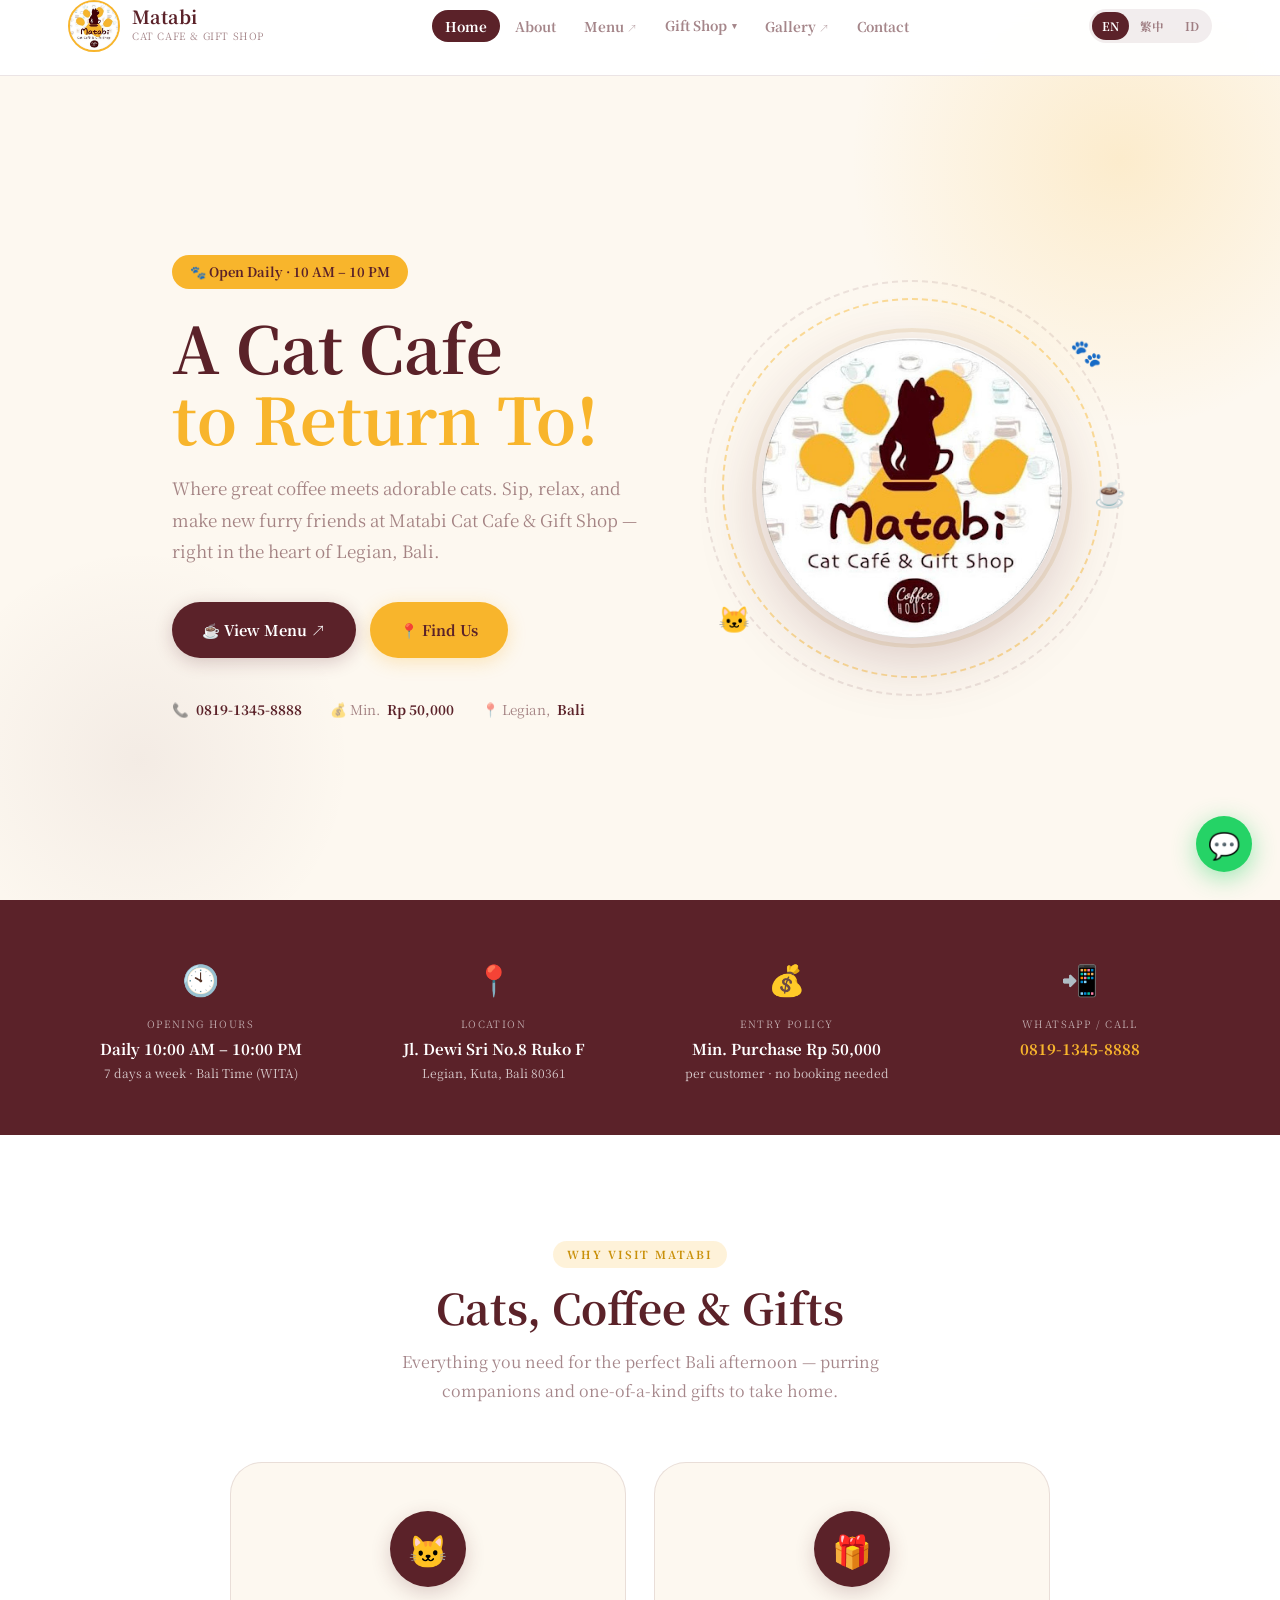
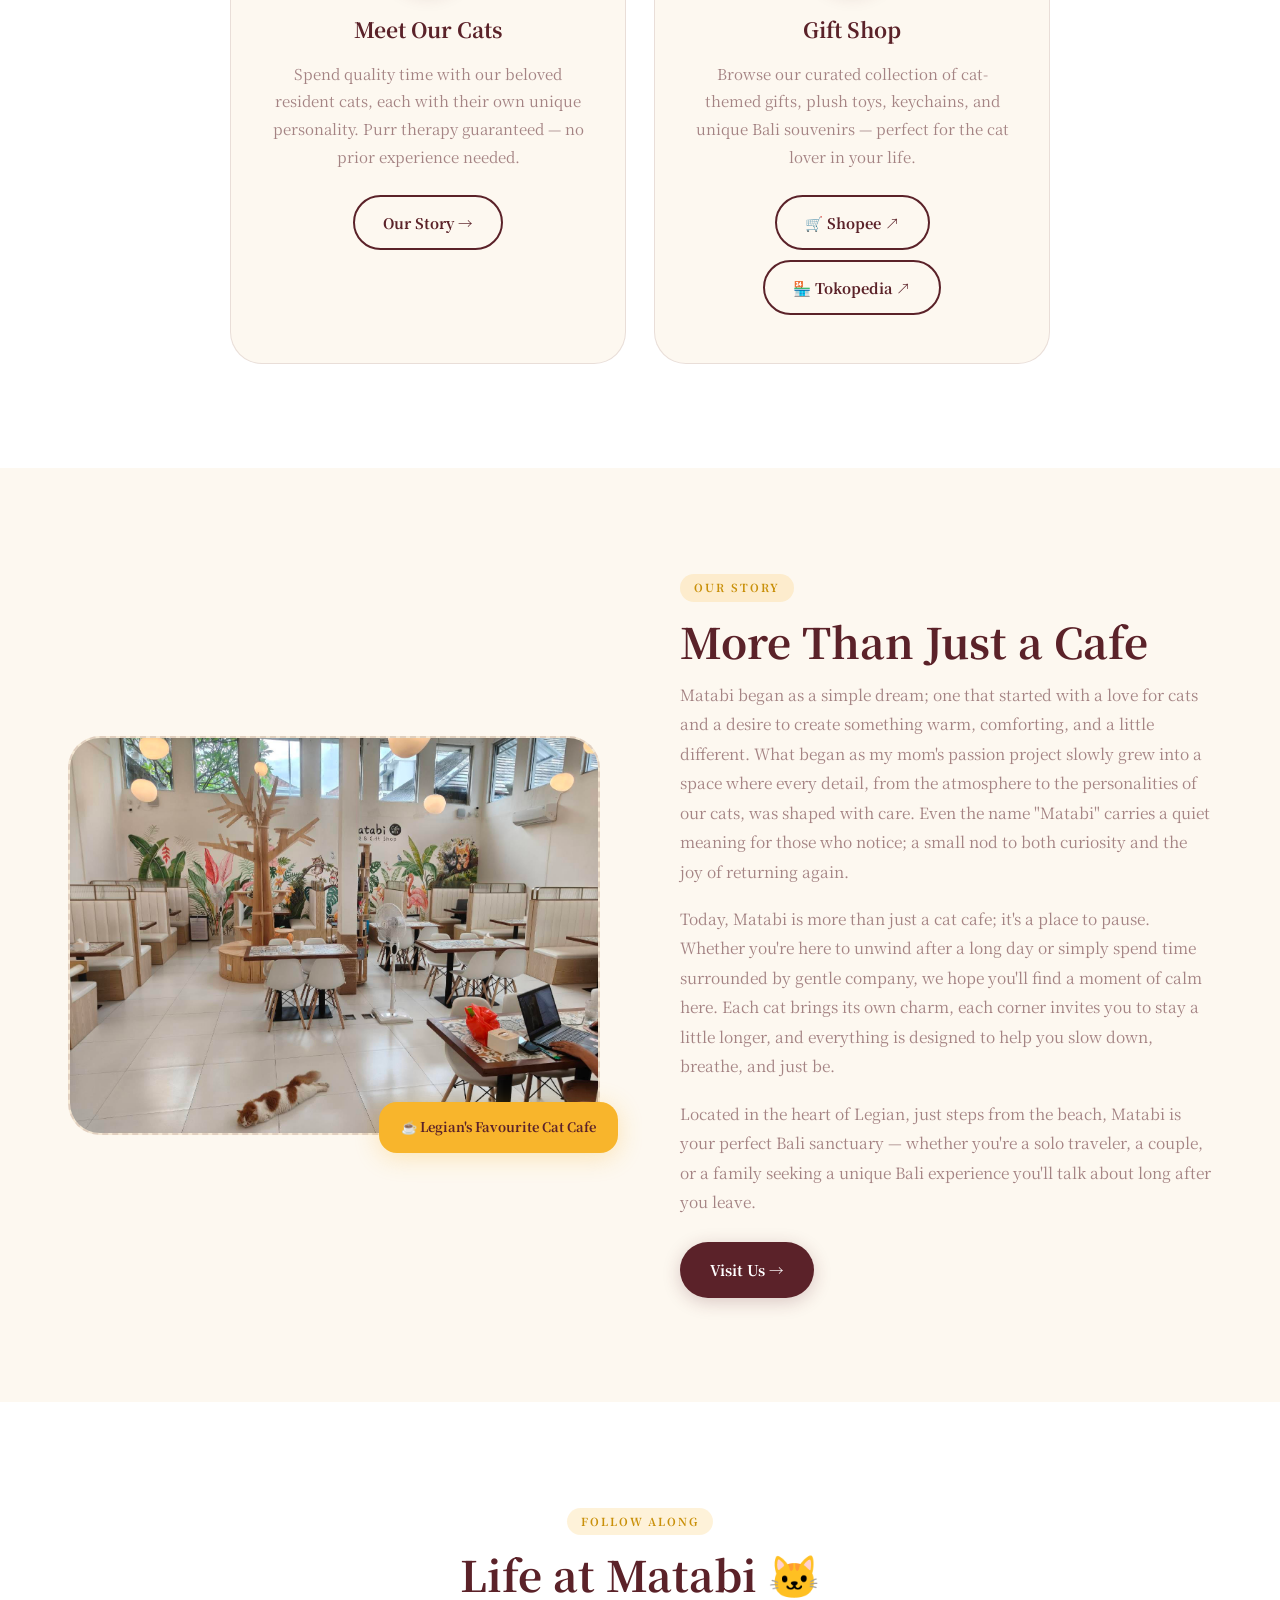
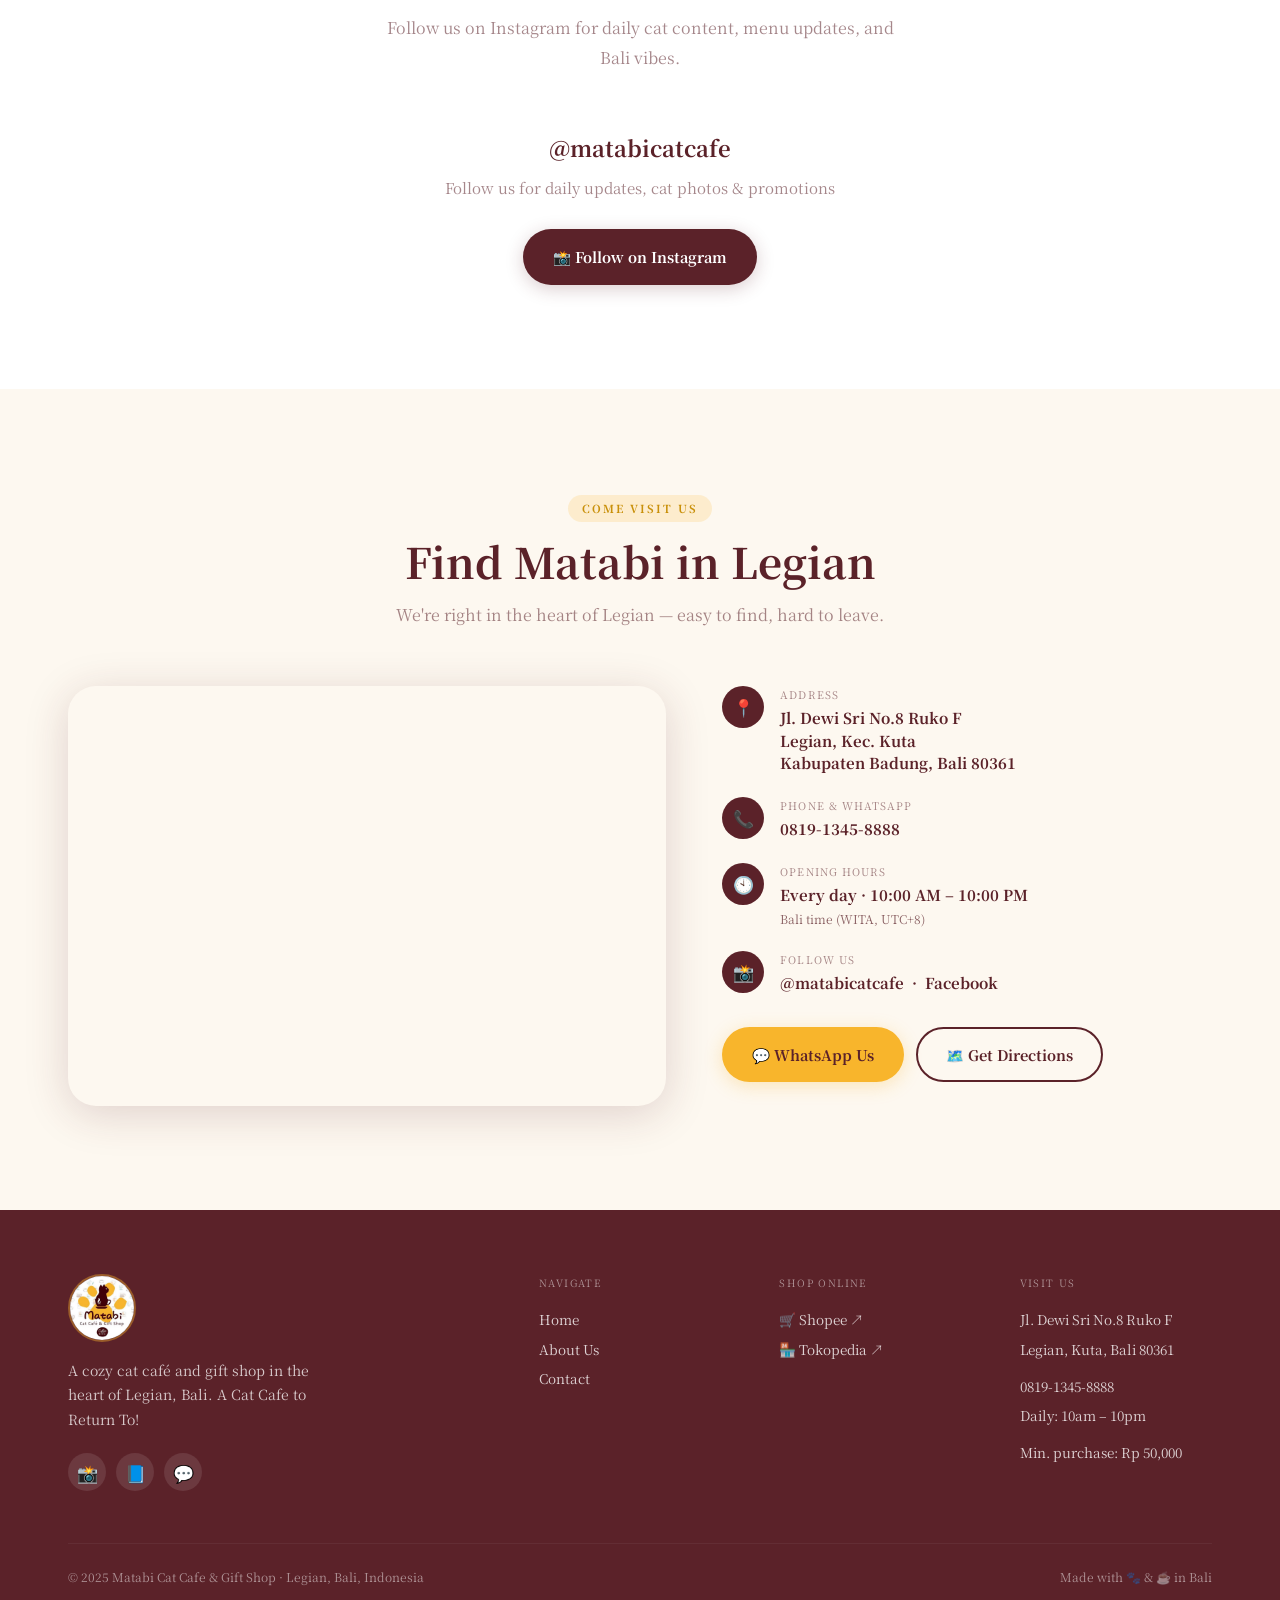
==== index.html @ 7bf85df6 "Add files via upload" ====
<!DOCTYPE html>
<html lang="en">
<head>
  <meta charset="UTF-8">
  <meta name="viewport" content="width=device-width, initial-scale=1.0">
  <title>Matabi Cat Cafe & Gift Shop | Legian, Bali — A Cat Cafe to Return To!</title>
  <meta name="description" content="Visit Matabi Cat Cafe & Gift Shop in Legian, Bali. Enjoy hand-crafted coffee surrounded by adorable resident cats and browse our unique gift shop. Open daily 10am–10pm. Minimum purchase Rp 50,000.">
  <meta name="keywords" content="cat cafe bali, cat cafe legian, matabi cat cafe, bali cat cafe, kuta cat cafe, coffee bali, gift shop bali, cat gift shop, legian cafe, things to do kuta bali">
  <meta name="author" content="Matabi Cat Cafe & Gift Shop">
  <meta name="robots" content="index, follow, max-image-preview:large">
  <meta name="theme-color" content="#5b2229">
  <meta name="geo.region" content="ID-BA">
  <meta name="geo.placename" content="Legian, Bali, Indonesia">
  <meta name="geo.position" content="-8.7148;115.1695">
  <meta name="ICBM" content="-8.7148, 115.1695">
  <link rel="canonical" href="https://matabicafe.com/">
  <link rel="alternate" hreflang="en"    href="https://matabicafe.com/">
  <link rel="alternate" hreflang="zh-TW" href="https://matabicafe.com/zh/">
  <link rel="alternate" hreflang="id"    href="https://matabicafe.com/id/">
  <link rel="alternate" hreflang="x-default" href="https://matabicafe.com/">
  <meta property="og:type"        content="website">
  <meta property="og:url"         content="https://matabicafe.com/">
  <meta property="og:title"       content="Matabi Cat Cafe & Gift Shop | Legian, Bali">
  <meta property="og:description" content="Enjoy great coffee surrounded by adorable cats in the heart of Legian, Bali. A Cat Cafe to Return To! Open daily 10am–10pm.">
  <meta property="og:image"       content="https://matabicafe.com/assets/images/og-image.jpg">
  <meta property="og:image:width" content="1200">
  <meta property="og:image:height" content="630">
  <meta property="og:site_name"   content="Matabi Cat Cafe & Gift Shop">
  <meta name="twitter:card"        content="summary_large_image">
  <meta name="twitter:title"       content="Matabi Cat Cafe & Gift Shop | Legian, Bali">
  <meta name="twitter:description" content="Enjoy great coffee surrounded by adorable cats. A Cat Cafe to Return To! Open daily 10am–10pm.">
  <meta name="twitter:image"       content="https://matabicafe.com/assets/images/og-image.jpg">
  <script type="application/ld+json">
  {"@context":"https://schema.org","@type":"CafeOrCoffeeShop","name":"Matabi Cat Cafe & Gift Shop","alternateName":["Matabi Cat Cafe","Matabi Cafe Bali"],"description":"A cozy cat café and gift shop in Legian, Bali.","image":"https://matabicafe.com/assets/images/logo.jpg","url":"https://matabicafe.com","telephone":"+62-819-1345-8888","priceRange":"Rp 50,000+","address":{"@type":"PostalAddress","streetAddress":"Jl. Dewi Sri No.8 Ruko F","addressLocality":"Legian","addressRegion":"Kuta, Kabupaten Badung","addressCountry":"ID","postalCode":"80361"},"geo":{"@type":"GeoCoordinates","latitude":-8.7148,"longitude":115.1695},"openingHoursSpecification":[{"@type":"OpeningHoursSpecification","dayOfWeek":["Monday","Tuesday","Wednesday","Thursday","Friday","Saturday","Sunday"],"opens":"10:00","closes":"22:00"}],"sameAs":["https://www.instagram.com/matabicatcafe","https://www.facebook.com/share/1Dvrdeeawm/"]}
  </script>
  <link rel="preconnect" href="https://fonts.googleapis.com">
  <link rel="preconnect" href="https://fonts.gstatic.com" crossorigin>
  <link href="https://fonts.googleapis.com/css2?family=Noto+Serif+TC:wght@400;700&display=swap" rel="stylesheet">
  <link rel="icon" type="image/jpeg" href="assets/images/logo.jpg">
  <link rel="apple-touch-icon"       href="assets/images/logo.jpg">
  <style>
    @font-face{font-family:'DFPPaoW4-B5';src:url('assets/fonts/DFPPaoW4-B5.woff2') format('woff2'),url('assets/fonts/DFPPaoW4-B5.woff') format('woff'),url('assets/fonts/DFPPaoW4-B5.ttf') format('truetype');font-weight:bold;font-style:normal;font-display:swap}
    :root{--primary:#5b2229;--primary-dark:#3d1519;--primary-light:rgba(91,34,41,0.08);--accent:#f8b52c;--accent-dark:#c9900a;--accent-light:rgba(248,181,44,0.18);--white:#ffffff;--cream:#fdf8f0;--cream-dark:#f4e8d4;--text:#5b2229;--muted:rgba(91,34,41,0.55);--border:rgba(91,34,41,0.12);--font:'DFPPaoW4-B5','Noto Serif TC','Georgia',serif;--nav-h:76px;--r:9999px;--t:0.3s ease}
    *,*::before,*::after{box-sizing:border-box;margin:0;padding:0}
    html{scroll-behavior:smooth}
    body{font-family:var(--font);color:var(--text);background:var(--white);line-height:1.75;overflow-x:hidden;-webkit-font-smoothing:antialiased}
    img{max-width:100%;height:auto;display:block}
    a{color:inherit;text-decoration:none}
    ul{list-style:none}
    button{cursor:pointer;font-family:var(--font);border:none;background:none}
    .container{max-width:1200px;margin:0 auto;padding:0 28px}

    /* ── NAV ── */
    .nav{position:fixed;top:0;left:0;right:0;z-index:1000;height:var(--nav-h);background:rgba(255,255,255,0.97);backdrop-filter:blur(14px);-webkit-backdrop-filter:blur(14px);border-bottom:1px solid var(--border);transition:box-shadow var(--t)}
    .nav.scrolled{box-shadow:0 4px 24px rgba(91,34,41,0.12)}
    .nav-inner{height:100%;display:flex;align-items:center;justify-content:space-between;gap:16px}
    .nav-logo{display:flex;align-items:center;gap:12px;flex-shrink:0}
    .nav-logo img{width:52px;height:52px;border-radius:50%;object-fit:cover;border:2px solid var(--accent)}
    .nav-logo-name{font-size:18px;font-weight:bold;color:var(--primary);line-height:1.1}
    .nav-logo-sub{font-size:10px;color:var(--muted);letter-spacing:.06em;text-transform:uppercase}
    .nav-links{display:flex;align-items:center;gap:2px}
    .nav-links a{padding:6px 13px;border-radius:var(--r);font-size:13.5px;font-weight:bold;color:var(--muted);transition:all var(--t);white-space:nowrap}
    .nav-links a:hover,.nav-links a.active{background:var(--primary);color:var(--white)}
    .nav-links a.ext::after{content:' ↗';font-size:10px;opacity:.75}

    /* Gift Shop Dropdown */
    .nav-dd{position:relative}
    .nav-dd-toggle{padding:6px 13px;border-radius:var(--r);font-size:13.5px;font-weight:bold;color:var(--muted);transition:all var(--t);cursor:pointer;display:flex;align-items:center;gap:5px;white-space:nowrap;user-select:none}
    .nav-dd-toggle:hover,.nav-dd.open .nav-dd-toggle{background:var(--primary);color:var(--white)}
    .nav-dd-toggle .arr{font-size:9px;transition:transform var(--t)}
    .nav-dd.open .arr{transform:rotate(180deg)}
    .nav-dd-menu{display:none;position:absolute;top:calc(100% + 10px);left:50%;transform:translateX(-50%);background:var(--white);border:1px solid var(--border);border-radius:20px;box-shadow:0 8px 40px rgba(91,34,41,0.16);min-width:210px;overflow:hidden;z-index:200;animation:dropIn .2s ease both}
    .nav-dd.open .nav-dd-menu{display:block}
    @keyframes dropIn{from{opacity:0;transform:translateX(-50%) translateY(-8px)}to{opacity:1;transform:translateX(-50%) translateY(0)}}
    .nav-dd-item{display:flex;align-items:center;gap:12px;padding:13px 18px;font-size:14px;font-weight:bold;color:var(--text);transition:background var(--t)}
    .nav-dd-item:hover{background:var(--cream)}
    .nav-dd-item+.nav-dd-item{border-top:1px solid var(--border)}
    .dd-icon{width:32px;height:32px;border-radius:9px;display:flex;align-items:center;justify-content:center;font-size:16px;flex-shrink:0}
    .dd-shopee{background:#f05d27}
    .dd-tokped{background:#42b549}
    .dd-sub{font-size:11px;font-weight:normal;color:var(--muted);margin-top:1px}

    .nav-right{display:flex;align-items:center;gap:12px;flex-shrink:0}
    .lang-sw{display:flex;background:var(--primary-light);border-radius:var(--r);padding:3px;gap:1px}
    .lang-sw a{padding:4px 10px;border-radius:var(--r);font-size:11.5px;font-weight:bold;color:var(--muted);transition:all var(--t)}
    .lang-sw a:hover,.lang-sw a.active{background:var(--primary);color:var(--white)}
    .hamburger{display:none;flex-direction:column;gap:5px;padding:4px}
    .hamburger span{display:block;width:22px;height:2px;background:var(--primary);border-radius:2px;transition:all var(--t)}
    .hamburger.open span:nth-child(1){transform:translateY(7px) rotate(45deg)}
    .hamburger.open span:nth-child(2){opacity:0}
    .hamburger.open span:nth-child(3){transform:translateY(-7px) rotate(-45deg)}
    @media(max-width:900px){
      .nav-links{display:none}
      .hamburger{display:flex}
      .nav-links.open{display:flex;flex-direction:column;position:fixed;top:var(--nav-h);left:0;right:0;background:var(--white);padding:16px 24px 24px;border-bottom:1px solid var(--border);box-shadow:0 8px 32px rgba(91,34,41,0.1);gap:4px;z-index:999}
      .nav-links.open a,.nav-links.open .nav-dd-toggle{padding:11px 16px;border-radius:16px;font-size:15px;width:100%}
      .nav-dd-menu{position:static;transform:none;box-shadow:none;border:1px solid var(--border);border-radius:14px;margin:4px 0 0;animation:none}
    }

    /* ── BUTTONS ── */
    .btn{display:inline-flex;align-items:center;justify-content:center;gap:8px;padding:13px 28px;border-radius:var(--r);font-family:var(--font);font-size:14.5px;font-weight:bold;cursor:pointer;transition:all var(--t);white-space:nowrap;border:2px solid transparent}
    .btn-primary{background:var(--primary);color:var(--white);box-shadow:0 4px 18px rgba(91,34,41,0.22)}
    .btn-primary:hover{background:var(--primary-dark);transform:translateY(-2px);box-shadow:0 7px 28px rgba(91,34,41,0.32)}
    .btn-accent{background:var(--accent);color:var(--primary);box-shadow:0 4px 18px rgba(248,181,44,0.28)}
    .btn-accent:hover{background:var(--accent-dark);color:var(--white);transform:translateY(-2px)}
    .btn-outline{background:transparent;color:var(--primary);border-color:var(--primary)}
    .btn-outline:hover{background:var(--primary);color:var(--white);transform:translateY(-2px)}

    /* ── SECTION COMMON ── */
    .sec-label{display:inline-block;font-size:11px;font-weight:bold;letter-spacing:.18em;text-transform:uppercase;color:var(--accent-dark);background:var(--accent-light);padding:4px 14px;border-radius:var(--r);margin-bottom:14px}
    .sec-title{font-size:clamp(26px,3.8vw,42px);font-weight:bold;color:var(--primary);line-height:1.2;margin-bottom:14px}
    .sec-desc{font-size:16px;color:var(--muted);line-height:1.85}
    .sec-hdr{text-align:center;margin-bottom:56px}
    .sec-hdr .sec-desc{max-width:540px;margin:0 auto}

    /* ── HERO ── */
    #hero{min-height:100vh;padding-top:var(--nav-h);background:var(--cream);position:relative;display:flex;align-items:center;overflow:hidden}
    #hero::before{content:'';position:absolute;top:-120px;right:-120px;width:560px;height:560px;background:radial-gradient(circle,rgba(248,181,44,0.18) 0%,transparent 68%);border-radius:50%;pointer-events:none}
    #hero::after{content:'';position:absolute;bottom:-80px;left:-80px;width:440px;height:440px;background:radial-gradient(circle,rgba(91,34,41,0.06) 0%,transparent 68%);border-radius:50%;pointer-events:none}
    .hero-inner{display:grid;grid-template-columns:1.1fr 0.9fr;gap:64px;align-items:center;padding:80px 0;position:relative;z-index:1}
    .hero-badge{display:inline-flex;align-items:center;gap:6px;background:var(--accent);color:var(--primary);padding:6px 18px;border-radius:var(--r);font-size:13px;font-weight:bold;margin-bottom:22px;animation:fadeInDown .6s ease both}
    .hero-title{font-size:clamp(38px,5.5vw,64px);font-weight:bold;color:var(--primary);line-height:1.1;margin-bottom:20px;animation:fadeInUp .7s ease .1s both}
    .hero-title .ac{color:var(--accent)}
    .hero-sub{font-size:17px;color:var(--muted);line-height:1.85;margin-bottom:36px;max-width:480px;animation:fadeInUp .7s ease .2s both}
    .hero-actions{display:flex;gap:14px;flex-wrap:wrap;margin-bottom:40px;animation:fadeInUp .7s ease .3s both}
    .hero-qi{display:flex;gap:28px;flex-wrap:wrap;animation:fadeInUp .7s ease .4s both}
    .hero-qi-item{display:flex;align-items:center;gap:7px;font-size:13.5px;color:var(--muted)}
    .hero-qi-item strong{color:var(--primary)}
    .hero-qi-item a{color:var(--primary);font-weight:bold}
    .hero-qi-item a:hover{color:var(--accent-dark)}
    .hero-vis{display:flex;justify-content:center;align-items:center;animation:fadeIn .9s ease .15s both}
    .hero-wrap{position:relative;width:380px;height:380px;display:flex;align-items:center;justify-content:center}
    .hero-ring{position:absolute;inset:0;border-radius:50%;border:2px dashed rgba(248,181,44,0.45);animation:spinR 28s linear infinite}
    .hero-ring2{position:absolute;inset:-18px;border-radius:50%;border:2px dashed rgba(91,34,41,0.1);animation:spinR 40s linear infinite reverse}
    .hero-img{width:300px;height:300px;border-radius:50%;object-fit:cover;box-shadow:0 20px 64px rgba(91,34,41,0.22),0 0 0 6px var(--cream),0 0 0 10px var(--cream-dark);animation:floatL 5s ease-in-out infinite;position:relative;z-index:2}
    .fp{position:absolute;font-size:26px;animation:floatP 3.5s ease-in-out infinite;z-index:3}
    .fp1{top:8%;right:0;animation-delay:0s}
    .fp2{bottom:10%;left:-4px;animation-delay:1.2s}
    .fp3{top:45%;right:-24px;animation-delay:2.3s}

    /* ── INFO BAR ── */
    .info-bar{background:var(--primary);padding:52px 0}
    .info-grid{display:grid;grid-template-columns:repeat(4,1fr);gap:28px}
    .info-item{text-align:center;color:var(--white)}
    .info-icon{font-size:30px;margin-bottom:10px}
    .info-lbl{font-size:10px;letter-spacing:.14em;text-transform:uppercase;opacity:.6;margin-bottom:6px}
    .info-val{font-size:15px;font-weight:bold;line-height:1.5}
    .info-val a{color:var(--accent)}
    .info-val small{font-weight:normal;font-size:12px;opacity:.75}

    /* ── FEATURES ── */
    #features{padding:104px 0;background:var(--white)}
    .feat-grid{display:grid;grid-template-columns:repeat(2,1fr);gap:28px;max-width:820px;margin:0 auto}
    .feat-card{background:var(--cream);border-radius:32px;padding:48px 36px;text-align:center;border:1px solid var(--border);transition:all var(--t)}
    .feat-card:hover{transform:translateY(-8px);box-shadow:0 8px 44px rgba(91,34,41,0.18);border-color:var(--accent)}
    .feat-icon{width:76px;height:76px;background:var(--primary);border-radius:50%;display:flex;align-items:center;justify-content:center;font-size:32px;margin:0 auto 24px;box-shadow:0 6px 20px rgba(91,34,41,0.2)}
    .feat-title{font-size:21px;font-weight:bold;color:var(--primary);margin-bottom:12px}
    .feat-desc{font-size:15px;color:var(--muted);line-height:1.85;margin-bottom:24px}
    .feat-btns{display:flex;gap:10px;justify-content:center;flex-wrap:wrap}

    /* ── ABOUT ── */
    #about{padding:104px 0;background:var(--cream)}
    .about-inner{display:grid;grid-template-columns:1fr 1fr;gap:80px;align-items:center}
    .about-img-block{position:relative}
    .about-ph{width:100%;aspect-ratio:4/3;background:var(--cream-dark);border-radius:32px;display:flex;align-items:center;justify-content:center;font-size:72px;border:2px dashed var(--border);overflow:hidden}
    .about-ph img{width:100%;height:100%;object-fit:cover;object-position:center;display:block}
    .about-badge{position:absolute;bottom:-18px;right:-18px;background:var(--accent);color:var(--primary);padding:14px 22px;border-radius:18px;font-weight:bold;font-size:13px;box-shadow:0 4px 24px rgba(248,181,44,0.3)}
    .about-text p{color:var(--muted);line-height:1.9;margin-bottom:18px;font-size:15.5px}



    /* ── INSTAGRAM ── */
    #instagram{padding:104px 0;background:var(--white)}
    .ig-handle{font-size:22px;font-weight:bold;color:var(--primary);margin-bottom:8px}
    .ig-note{color:var(--muted);font-size:15px;margin-bottom:28px}

    /* ── CONTACT ── */
    #contact{padding:104px 0;background:var(--cream)}
    .map-inner{display:grid;grid-template-columns:1.1fr 0.9fr;gap:56px;align-items:start}
    .map-embed{border-radius:28px;overflow:hidden;box-shadow:0 8px 44px rgba(91,34,41,0.18);height:420px}
    .map-embed iframe{width:100%;height:100%;border:none;display:block}
    .contact-list{display:flex;flex-direction:column;gap:22px;margin-bottom:32px}
    .contact-row{display:flex;align-items:flex-start;gap:16px}
    .contact-icon{width:42px;height:42px;background:var(--primary);color:var(--white);border-radius:50%;display:flex;align-items:center;justify-content:center;font-size:17px;flex-shrink:0}
    .contact-lbl{font-size:10.5px;letter-spacing:.1em;text-transform:uppercase;color:var(--muted);margin-bottom:3px}
    .contact-val{font-size:15px;font-weight:bold;color:var(--primary);line-height:1.5}
    .contact-val a{color:var(--primary)}
    .contact-val a:hover{color:var(--accent-dark)}
    .contact-val small{font-size:12px;font-weight:normal;opacity:.7}
    .contact-ctas{display:flex;gap:12px;flex-wrap:wrap}

    /* ── FOOTER ── */
    footer{background:var(--primary);color:var(--white);padding:64px 0 28px}
    .footer-grid{display:grid;grid-template-columns:2.2fr 1fr 1fr 1fr;gap:48px;margin-bottom:52px}
    .footer-logo{width:68px;height:68px;border-radius:50%;object-fit:cover;margin-bottom:16px;border:2px solid rgba(248,181,44,0.4)}
    .footer-tag{font-size:14px;opacity:.75;line-height:1.75;margin-bottom:22px;max-width:270px}
    .footer-socials{display:flex;gap:10px}
    .footer-social{width:38px;height:38px;background:rgba(255,255,255,0.1);border-radius:50%;display:flex;align-items:center;justify-content:center;font-size:17px;transition:all var(--t);color:var(--white)}
    .footer-social:hover{background:var(--accent);color:var(--primary)}
    .footer-col-title{font-size:10px;letter-spacing:.14em;text-transform:uppercase;opacity:.5;margin-bottom:18px}
    .footer-links{display:flex;flex-direction:column;gap:9px}
    .footer-links li{font-size:13.5px;opacity:.8;line-height:1.5}
    .footer-links a:hover{color:var(--accent);opacity:1}
    .footer-bottom{border-top:1px solid rgba(255,255,255,0.1);padding-top:22px;display:flex;justify-content:space-between;font-size:12px;opacity:.5;flex-wrap:wrap;gap:8px}

    /* ── SCROLL REVEAL ── */
    .reveal{opacity:0;transform:translateY(28px);transition:opacity .65s ease,transform .65s ease}
    .reveal.visible{opacity:1;transform:translateY(0)}

    /* ── ANIMATIONS ── */
    @keyframes fadeIn{from{opacity:0}to{opacity:1}}
    @keyframes fadeInUp{from{opacity:0;transform:translateY(22px)}to{opacity:1;transform:translateY(0)}}
    @keyframes fadeInDown{from{opacity:0;transform:translateY(-14px)}to{opacity:1;transform:translateY(0)}}
    @keyframes floatL{0%,100%{transform:translateY(0)}50%{transform:translateY(-14px)}}
    @keyframes floatP{0%,100%{transform:translateY(0) rotate(-8deg);opacity:.6}50%{transform:translateY(-10px) rotate(8deg);opacity:1}}
    @keyframes spinR{from{transform:rotate(0deg)}to{transform:rotate(360deg)}}

    /* ── RESPONSIVE ── */
    @media(max-width:1024px){
      .hero-inner{grid-template-columns:1fr;text-align:center;gap:40px}
      .hero-vis{display:none}
      .hero-sub{max-width:100%;margin-left:auto;margin-right:auto}
      .hero-actions{justify-content:center}
      .hero-qi{justify-content:center}
      .info-grid{grid-template-columns:repeat(2,1fr);gap:36px}
      .about-inner{grid-template-columns:1fr;gap:56px}
      .map-inner{grid-template-columns:1fr}
      .footer-grid{grid-template-columns:1fr 1fr;gap:36px}
    }
    @media(max-width:640px){
      :root{--nav-h:68px}
      .feat-grid{grid-template-columns:1fr}
      .info-grid{grid-template-columns:1fr 1fr;gap:24px}
      .footer-grid{grid-template-columns:1fr;gap:32px}
      .footer-bottom{flex-direction:column;text-align:center}
      .btn{padding:11px 22px;font-size:13.5px}
      .about-badge{bottom:-12px;right:-4px}
    }
    @media(max-width:400px){
      .container{padding:0 18px}
      .info-grid{grid-template-columns:1fr}
    }
    .tc{text-align:center}
  </style>
</head>
<body>

<!-- NAV -->
<nav class="nav" id="nav" role="navigation" aria-label="Main navigation">
  <div class="container">
    <div class="nav-inner">
      <a href="#hero" class="nav-logo" aria-label="Matabi Cat Cafe — Home">
        <img src="assets/images/logo.jpg" alt="Matabi Cat Cafe & Gift Shop logo" width="52" height="52">
        <div><div class="nav-logo-name">Matabi</div><div class="nav-logo-sub">Cat Cafe & Gift Shop</div></div>
      </a>
      <ul class="nav-links" id="navLinks" role="list">
        <li><a href="#hero">Home</a></li>
        <li><a href="#about">About</a></li>
        <li><a href="https://www.google.com/maps/place/Matabi+Cat+Caf%C3%A9+%26+Gift+Shop/@-8.7001982,115.1771972,3a,75y,90t/data=!3m8!1e2!3m6!1sCIABIhDRrCAlpcyPdTK6peWe99Sz!2e10!3e12!6shttps:%2F%2Flh3.googleusercontent.com%2Fgps-cs-s%2FAHVAweqO-Bc1hT0zy8dtUAT5TQILTfsVkmjoOI1avgPR5k6BzkWV3WgC97QZZrZ_OhyDLHHjPVxO6vtSO__S50ykoeMFjZ0n8q07Yx79CPIEKFofnfa9JV7LlhsW__67pwsoDsPN4K5oEtz16hSt%3Dw203-h360-k-no!7i1512!8i2688!4m18!1m8!3m7!1s0x2dd247131e3a423b:0x67a21a32310f7fc2!2sMatabi+Cat+Caf%C3%A9+%26+Gift+Shop!8m2!3d-8.7001982!4d115.1771972!10e9!16s%2Fg%2F11yjkw18t3!3m8!1s0x2dd247131e3a423b:0x67a21a32310f7fc2!8m2!3d-8.7001982!4d115.1771972!10e5!14m1!1BCgIYIQ!16s%2Fg%2F11yjkw18t3?entry=ttu&g_ep=EgoyMDI2MDQwNS4wIKXMDSoASAFQAw%3D%3D" target="_blank" rel="noopener" class="ext" aria-label="View Menu on Google Maps">Menu</a></li>
        <li class="nav-dd" id="shopDd">
          <div class="nav-dd-toggle" id="shopToggle" role="button" aria-haspopup="true" aria-expanded="false" tabindex="0">Gift Shop <span class="arr">▾</span></div>
          <div class="nav-dd-menu" role="menu">
            <a href="https://id.shp.ee/NLFk88wj" target="_blank" rel="noopener" class="nav-dd-item" role="menuitem">
              <div class="dd-icon dd-shopee" aria-hidden="true">🛒</div>
              <div><div>Shopee</div><div class="dd-sub">id.shp.ee/NLFk88wj</div></div>
            </a>
            <a href="https://tk.tokopedia.com/ZSHa4D8WK/" target="_blank" rel="noopener" class="nav-dd-item" role="menuitem">
              <div class="dd-icon dd-tokped" aria-hidden="true">🏪</div>
              <div><div>Tokopedia</div><div class="dd-sub">tk.tokopedia.com</div></div>
            </a>
          </div>
        </li>
        <li><a href="https://www.google.com/maps/place/Matabi+Cat+Caf%C3%A9+%26+Gift+Shop/@-8.7003098,115.1773776,3a,75y,90t/data=!3m8!1e2!3m6!1sCIABIhArtzZjac7_UrP7O1ZZ65I2!2e10!3e12!6shttps:%2F%2Flh3.googleusercontent.com%2Fgps-cs-s%2FAHVAweptKtlorPvXImiN9DeA8YGGEbl-N_D_yZQM9yzsGRMShWGw2arrUcLDlJfKdl8z2N_BYMm2Y0pTOLdh3__GCpj7AbYFmqNm3AJ6q5H3xSPyk9cX6G1fAmQbeE5CcZYnLZbbI2Y49Wull95r%3Dw224-h298-k-no!7i4284!8i5712!4m18!1m8!3m7!1s0x2dd247131e3a423b:0x67a21a32310f7fc2!2sMatabi+Cat+Caf%C3%A9+%26+Gift+Shop!8m2!3d-8.7001982!4d115.1771972!10e9!16s%2Fg%2F11yjkw18t3!3m8!1s0x2dd247131e3a423b:0x67a21a32310f7fc2!8m2!3d-8.7001982!4d115.1771972!10e5!14m1!1BCgIgAQ!16s%2Fg%2F11yjkw18t3?entry=ttu&g_ep=EgoyMDI2MDQwNS4wIKXMDSoASAFQAw%3D%3D" target="_blank" rel="noopener" class="ext" aria-label="View Gallery on Google Maps">Gallery</a></li>
        <li><a href="#contact">Contact</a></li>
      </ul>
      <div class="nav-right">
        <nav class="lang-sw" aria-label="Select language">
          <a href="/" hreflang="en" lang="en" class="active" aria-label="English">EN</a>
          <a href="/zh/" hreflang="zh-TW" lang="zh-TW" aria-label="繁體中文">繁中</a>
          <a href="/id/" hreflang="id" lang="id" aria-label="Bahasa Indonesia">ID</a>
        </nav>
        <button class="hamburger" id="hamburger" aria-label="Toggle navigation" aria-expanded="false">
          <span></span><span></span><span></span>
        </button>
      </div>
    </div>
  </div>
</nav>

<!-- HERO -->
<section id="hero" aria-labelledby="hero-h">
  <div class="container">
    <div class="hero-inner">
      <div>
        <div class="hero-badge" aria-label="Open daily 10am to 10pm">🐾 Open Daily · 10 AM – 10 PM</div>
        <h1 class="hero-title" id="hero-h">A Cat Cafe<br><span class="ac">to Return To!</span></h1>
        <p class="hero-sub">Where great coffee meets adorable cats. Sip, relax, and make new furry friends at Matabi Cat Cafe &amp; Gift Shop — right in the heart of Legian, Bali.</p>
        <div class="hero-actions">
          <a href="https://www.google.com/maps/place/Matabi+Cat+Caf%C3%A9+%26+Gift+Shop/@-8.7001982,115.1771972,3a,75y,90t/data=!3m8!1e2!3m6!1sCIABIhDRrCAlpcyPdTK6peWe99Sz!2e10!3e12!6shttps:%2F%2Flh3.googleusercontent.com%2Fgps-cs-s%2FAHVAweqO-Bc1hT0zy8dtUAT5TQILTfsVkmjoOI1avgPR5k6BzkWV3WgC97QZZrZ_OhyDLHHjPVxO6vtSO__S50ykoeMFjZ0n8q07Yx79CPIEKFofnfa9JV7LlhsW__67pwsoDsPN4K5oEtz16hSt%3Dw203-h360-k-no!7i1512!8i2688!4m18!1m8!3m7!1s0x2dd247131e3a423b:0x67a21a32310f7fc2!2sMatabi+Cat+Caf%C3%A9+%26+Gift+Shop!8m2!3d-8.7001982!4d115.1771972!10e9!16s%2Fg%2F11yjkw18t3!3m8!1s0x2dd247131e3a423b:0x67a21a32310f7fc2!8m2!3d-8.7001982!4d115.1771972!10e5!14m1!1BCgIYIQ!16s%2Fg%2F11yjkw18t3?entry=ttu&g_ep=EgoyMDI2MDQwNS4wIKXMDSoASAFQAw%3D%3D" target="_blank" rel="noopener" class="btn btn-primary">☕ View Menu ↗</a>
          <a href="#contact" class="btn btn-accent">📍 Find Us</a>
        </div>
        <div class="hero-qi">
          <div class="hero-qi-item">📞 <a href="tel:+6281913458888"><strong>0819-1345-8888</strong></a></div>
          <div class="hero-qi-item">💰 Min. <strong>Rp 50,000</strong></div>
          <div class="hero-qi-item">📍 Legian, <strong>Bali</strong></div>
        </div>
      </div>
      <div class="hero-vis" aria-hidden="true">
        <div class="hero-wrap">
          <div class="hero-ring"></div>
          <div class="hero-ring2"></div>
          <img src="assets/images/logo.jpg" alt="Matabi Cat Cafe logo" class="hero-img">
          <span class="fp fp1">🐾</span>
          <span class="fp fp2">🐱</span>
          <span class="fp fp3">☕</span>
        </div>
      </div>
    </div>
  </div>
</section>

<!-- INFO BAR -->
<div class="info-bar" aria-label="Key information">
  <div class="container">
    <div class="info-grid">
      <div class="info-item reveal"><div class="info-icon" aria-hidden="true">🕙</div><div class="info-lbl">Opening Hours</div><div class="info-val">Daily 10:00 AM – 10:00 PM<br><small>7 days a week · Bali Time (WITA)</small></div></div>
      <div class="info-item reveal"><div class="info-icon" aria-hidden="true">📍</div><div class="info-lbl">Location</div><div class="info-val">Jl. Dewi Sri No.8 Ruko F<br><small>Legian, Kuta, Bali 80361</small></div></div>
      <div class="info-item reveal"><div class="info-icon" aria-hidden="true">💰</div><div class="info-lbl">Entry Policy</div><div class="info-val">Min. Purchase Rp 50,000<br><small>per customer · no booking needed</small></div></div>
      <div class="info-item reveal"><div class="info-icon" aria-hidden="true">📲</div><div class="info-lbl">WhatsApp / Call</div><div class="info-val"><a href="https://wa.me/6281913458888" target="_blank" rel="noopener">0819-1345-8888</a></div></div>
    </div>
  </div>
</div>

<!-- FEATURES -->
<section id="features" aria-labelledby="feat-h">
  <div class="container">
    <div class="sec-hdr reveal">
      <span class="sec-label">Why Visit Matabi</span>
      <h2 class="sec-title" id="feat-h">Cats, Coffee &amp; Gifts</h2>
      <p class="sec-desc">Everything you need for the perfect Bali afternoon — purring companions and one-of-a-kind gifts to take home.</p>
    </div>
    <div class="feat-grid">
      <article class="feat-card reveal">
        <div class="feat-icon" aria-hidden="true">🐱</div>
        <h3 class="feat-title">Meet Our Cats</h3>
        <p class="feat-desc">Spend quality time with our beloved resident cats, each with their own unique personality. Purr therapy guaranteed — no prior experience needed.</p>
        <div class="feat-btns"><a href="#about" class="btn btn-outline">Our Story →</a></div>
      </article>
      <article class="feat-card reveal">
        <div class="feat-icon" aria-hidden="true">🎁</div>
        <h3 class="feat-title">Gift Shop</h3>
        <p class="feat-desc">Browse our curated collection of cat-themed gifts, plush toys, keychains, and unique Bali souvenirs — perfect for the cat lover in your life.</p>
        <div class="feat-btns">
          <a href="https://id.shp.ee/NLFk88wj" target="_blank" rel="noopener" class="btn btn-outline">🛒 Shopee ↗</a>
          <a href="https://tk.tokopedia.com/ZSHa4D8WK/" target="_blank" rel="noopener" class="btn btn-outline">🏪 Tokopedia ↗</a>
        </div>
      </article>
    </div>
  </div>
</section>

<!-- ABOUT -->
<section id="about" aria-labelledby="about-h">
  <div class="container">
    <div class="about-inner">
      <div class="about-img-block reveal">
        <div class="about-ph">
          <img src="assets/images/cafe-interior.jpg"
               alt="Interior of Matabi Cat Cafe in Legian, Bali — bright open space with tropical murals, cat tree, and a cat resting on the floor"
               width="600" height="450">
        </div>
        <div class="about-badge">☕ Legian's Favourite Cat Cafe</div>
      </div>
      <div class="about-text reveal">
        <span class="sec-label">Our Story</span>
        <h2 class="sec-title" id="about-h">More Than Just a Cafe</h2>
        <p>Matabi began as a simple dream; one that started with a love for cats and a desire to create something warm, comforting, and a little different. What began as my mom's passion project slowly grew into a space where every detail, from the atmosphere to the personalities of our cats, was shaped with care. Even the name "Matabi" carries a quiet meaning for those who notice; a small nod to both curiosity and the joy of returning again.</p>
        <p>Today, Matabi is more than just a cat cafe; it's a place to pause. Whether you're here to unwind after a long day or simply spend time surrounded by gentle company, we hope you'll find a moment of calm here. Each cat brings its own charm, each corner invites you to stay a little longer, and everything is designed to help you slow down, breathe, and just be.</p>
        <p>Located in the heart of Legian, just steps from the beach, Matabi is your perfect Bali sanctuary — whether you're a solo traveler, a couple, or a family seeking a unique Bali experience you'll talk about long after you leave.</p>
        <a href="#contact" class="btn btn-primary" style="margin-top:8px">Visit Us →</a>
      </div>
    </div>
  </div>
</section>



<!-- INSTAGRAM -->
<section id="instagram" aria-labelledby="ig-h">
  <div class="container">
    <div class="sec-hdr reveal">
      <span class="sec-label">Follow Along</span>
      <h2 class="sec-title" id="ig-h">Life at Matabi 🐱</h2>
      <p class="sec-desc">Follow us on Instagram for daily cat content, menu updates, and Bali vibes.</p>
    </div>
    <div class="tc reveal">
      <p class="ig-handle">@matabicatcafe</p>
      <p class="ig-note">Follow us for daily updates, cat photos &amp; promotions</p>
      <a href="https://www.instagram.com/matabicatcafe" target="_blank" rel="noopener" class="btn btn-primary">📸 Follow on Instagram</a>
    </div>
  </div>
</section>

<!-- CONTACT / MAP -->
<section id="contact" aria-labelledby="contact-h">
  <div class="container">
    <div class="sec-hdr reveal">
      <span class="sec-label">Come Visit Us</span>
      <h2 class="sec-title" id="contact-h">Find Matabi in Legian</h2>
      <p class="sec-desc">We're right in the heart of Legian — easy to find, hard to leave.</p>
    </div>
    <div class="map-inner">
      <div class="map-embed reveal">
        <iframe src="https://maps.google.com/maps?q=Jl.+Dewi+Sri+No.8+Ruko+F,+Legian,+Kuta,+Bali+80361&output=embed&hl=en" loading="lazy" title="Matabi Cat Cafe on Google Maps" allowfullscreen referrerpolicy="no-referrer-when-downgrade"></iframe>
      </div>
      <div class="reveal">
        <div class="contact-list">
          <div class="contact-row">
            <div class="contact-icon" aria-hidden="true">📍</div>
            <div><div class="contact-lbl">Address</div><div class="contact-val">Jl. Dewi Sri No.8 Ruko F<br>Legian, Kec. Kuta<br>Kabupaten Badung, Bali 80361</div></div>
          </div>
          <div class="contact-row">
            <div class="contact-icon" aria-hidden="true">📞</div>
            <div><div class="contact-lbl">Phone &amp; WhatsApp</div><div class="contact-val"><a href="tel:+6281913458888">0819-1345-8888</a></div></div>
          </div>
          <div class="contact-row">
            <div class="contact-icon" aria-hidden="true">🕙</div>
            <div><div class="contact-lbl">Opening Hours</div><div class="contact-val">Every day · 10:00 AM – 10:00 PM<br><small>Bali time (WITA, UTC+8)</small></div></div>
          </div>
          <div class="contact-row">
            <div class="contact-icon" aria-hidden="true">📸</div>
            <div><div class="contact-lbl">Follow Us</div><div class="contact-val"><a href="https://www.instagram.com/matabicatcafe" target="_blank" rel="noopener">@matabicatcafe</a> &nbsp;·&nbsp; <a href="https://www.facebook.com/share/1Dvrdeeawm/" target="_blank" rel="noopener">Facebook</a></div></div>
          </div>
        </div>
        <div class="contact-ctas">
          <a href="https://wa.me/6281913458888" target="_blank" rel="noopener" class="btn btn-accent">💬 WhatsApp Us</a>
          <a href="https://maps.google.com/?q=Matabi+Cat+Cafe+Legian+Bali" target="_blank" rel="noopener" class="btn btn-outline">🗺️ Get Directions</a>
        </div>
      </div>
    </div>
  </div>
</section>

<!-- FOOTER -->
<footer role="contentinfo">
  <div class="container">
    <div class="footer-grid">
      <div>
        <img src="assets/images/logo.jpg" alt="Matabi Cat Cafe & Gift Shop" class="footer-logo">
        <p class="footer-tag">A cozy cat café and gift shop in the heart of Legian, Bali. A Cat Cafe to Return To!</p>
        <div class="footer-socials">
          <a href="https://www.instagram.com/matabicatcafe"    target="_blank" rel="noopener" class="footer-social" aria-label="Instagram">📸</a>
          <a href="https://www.facebook.com/share/1Dvrdeeawm/" target="_blank" rel="noopener" class="footer-social" aria-label="Facebook">📘</a>
          <a href="https://wa.me/6281913458888"                 target="_blank" rel="noopener" class="footer-social" aria-label="WhatsApp">💬</a>
        </div>
      </div>
      <div>
        <div class="footer-col-title">Navigate</div>
        <ul class="footer-links">
          <li><a href="#hero">Home</a></li>
          <li><a href="#about">About Us</a></li>
          <li><a href="#contact">Contact</a></li>
        </ul>
      </div>
      <div>
        <div class="footer-col-title">Shop Online</div>
        <ul class="footer-links">
          <li><a href="https://id.shp.ee/NLFk88wj"          target="_blank" rel="noopener">🛒 Shopee ↗</a></li>
          <li><a href="https://tk.tokopedia.com/ZSHa4D8WK/" target="_blank" rel="noopener">🏪 Tokopedia ↗</a></li>
        </ul>
      </div>
      <div>
        <div class="footer-col-title">Visit Us</div>
        <ul class="footer-links">
          <li>Jl. Dewi Sri No.8 Ruko F</li>
          <li>Legian, Kuta, Bali 80361</li>
          <li style="margin-top:8px"><a href="tel:+6281913458888">0819-1345-8888</a></li>
          <li>Daily: 10am – 10pm</li>
          <li style="margin-top:8px">Min. purchase: Rp 50,000</li>
        </ul>
      </div>
    </div>
    <div class="footer-bottom">
      <span>© 2025 Matabi Cat Cafe &amp; Gift Shop · Legian, Bali, Indonesia</span>
      <span>Made with 🐾 &amp; ☕ in Bali</span>
    </div>
  </div>
</footer>

<!-- FLOATING WHATSAPP -->
<a href="https://wa.me/6281913458888" target="_blank" rel="noopener" id="waFloat" aria-label="Chat on WhatsApp"
   style="position:fixed;bottom:28px;right:28px;z-index:900;width:56px;height:56px;border-radius:50%;background:#25D366;color:#fff;display:flex;align-items:center;justify-content:center;font-size:26px;box-shadow:0 6px 24px rgba(37,211,102,0.45);transition:transform .3s,box-shadow .3s;text-decoration:none"
   onmouseover="this.style.transform='scale(1.12)';this.style.boxShadow='0 8px 32px rgba(37,211,102,0.6)'"
   onmouseout="this.style.transform='scale(1)';this.style.boxShadow='0 6px 24px rgba(37,211,102,0.45)'">💬</a>

<script>
(function(){
  'use strict';
  const nav=document.getElementById('nav');
  if(nav){const s=()=>nav.classList.toggle('scrolled',scrollY>20);addEventListener('scroll',s,{passive:true});s()}

  const hbg=document.getElementById('hamburger'),nl=document.getElementById('navLinks');
  if(hbg&&nl){
    hbg.addEventListener('click',()=>{const o=nl.classList.toggle('open');hbg.classList.toggle('open',o);hbg.setAttribute('aria-expanded',o)});
    nl.querySelectorAll('a').forEach(a=>a.addEventListener('click',()=>{nl.classList.remove('open');hbg.classList.remove('open');hbg.setAttribute('aria-expanded','false')}));
    document.addEventListener('click',e=>{if(!nav.contains(e.target)){nl.classList.remove('open');hbg.classList.remove('open');hbg.setAttribute('aria-expanded','false')}});
  }

  const dd=document.getElementById('shopDd'),dt=document.getElementById('shopToggle');
  if(dd&&dt){
    dt.addEventListener('click',e=>{e.stopPropagation();const o=dd.classList.toggle('open');dt.setAttribute('aria-expanded',o)});
    dt.addEventListener('keydown',e=>{if(e.key==='Enter'||e.key===' '){e.preventDefault();dt.click()}});
    document.addEventListener('click',e=>{if(!dd.contains(e.target)){dd.classList.remove('open');dt.setAttribute('aria-expanded','false')}});
  }

  const reveals=document.querySelectorAll('.reveal');
  if('IntersectionObserver' in window){
    const io=new IntersectionObserver(entries=>{entries.forEach(en=>{if(!en.isIntersecting)return;const sibs=Array.from(en.target.parentElement.children).filter(c=>c.classList.contains('reveal'));en.target.style.transitionDelay=(sibs.indexOf(en.target)*.09)+'s';en.target.classList.add('visible');io.unobserve(en.target)})},{threshold:.1,rootMargin:'0px 0px -40px 0px'});
    reveals.forEach(el=>io.observe(el));
  } else reveals.forEach(el=>el.classList.add('visible'));

  const secs=document.querySelectorAll('section[id]'),nas=document.querySelectorAll('.nav-links a');
  const spy=()=>{let c='';secs.forEach(s=>{if(scrollY>=s.offsetTop-100)c=s.id});nas.forEach(a=>{const h=a.getAttribute('href')||'';a.classList.toggle('active',h==='#'+c)})};
  addEventListener('scroll',spy,{passive:true});spy();
})();
</script>
</body>
</html>
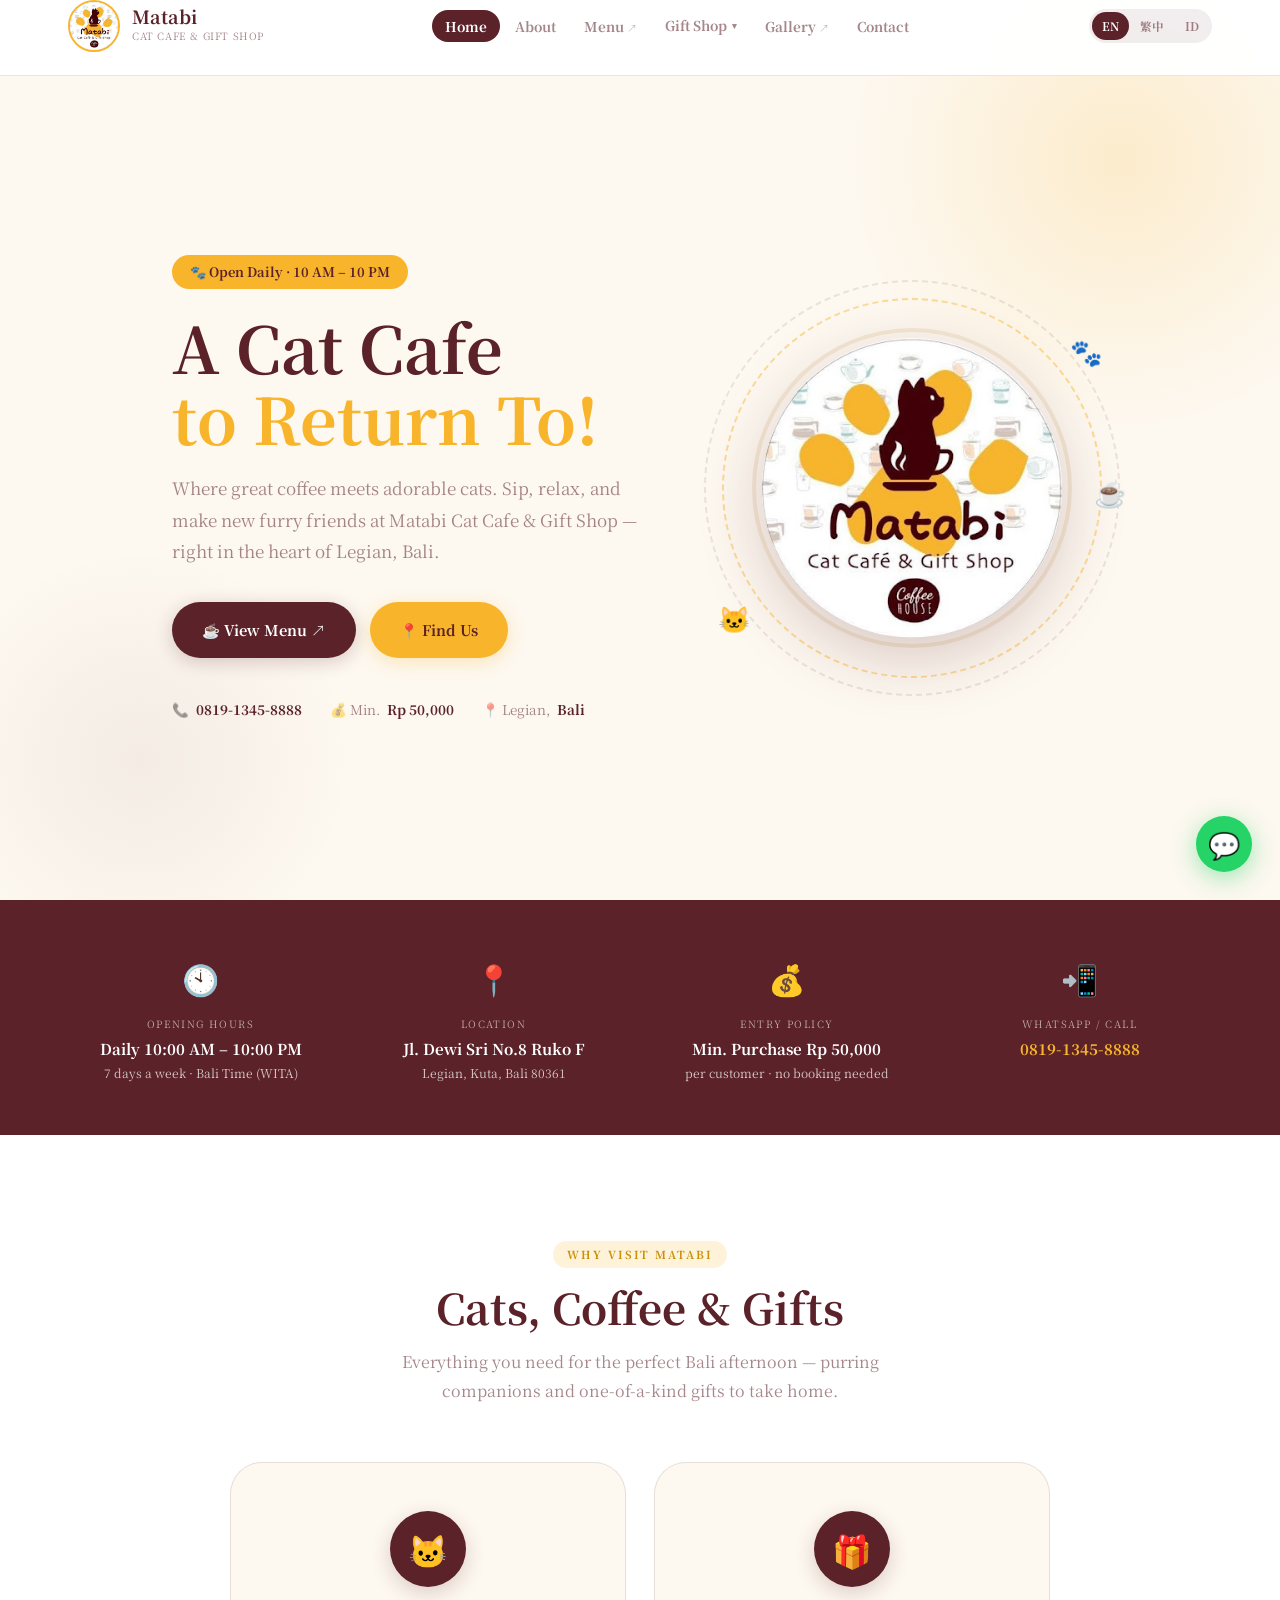
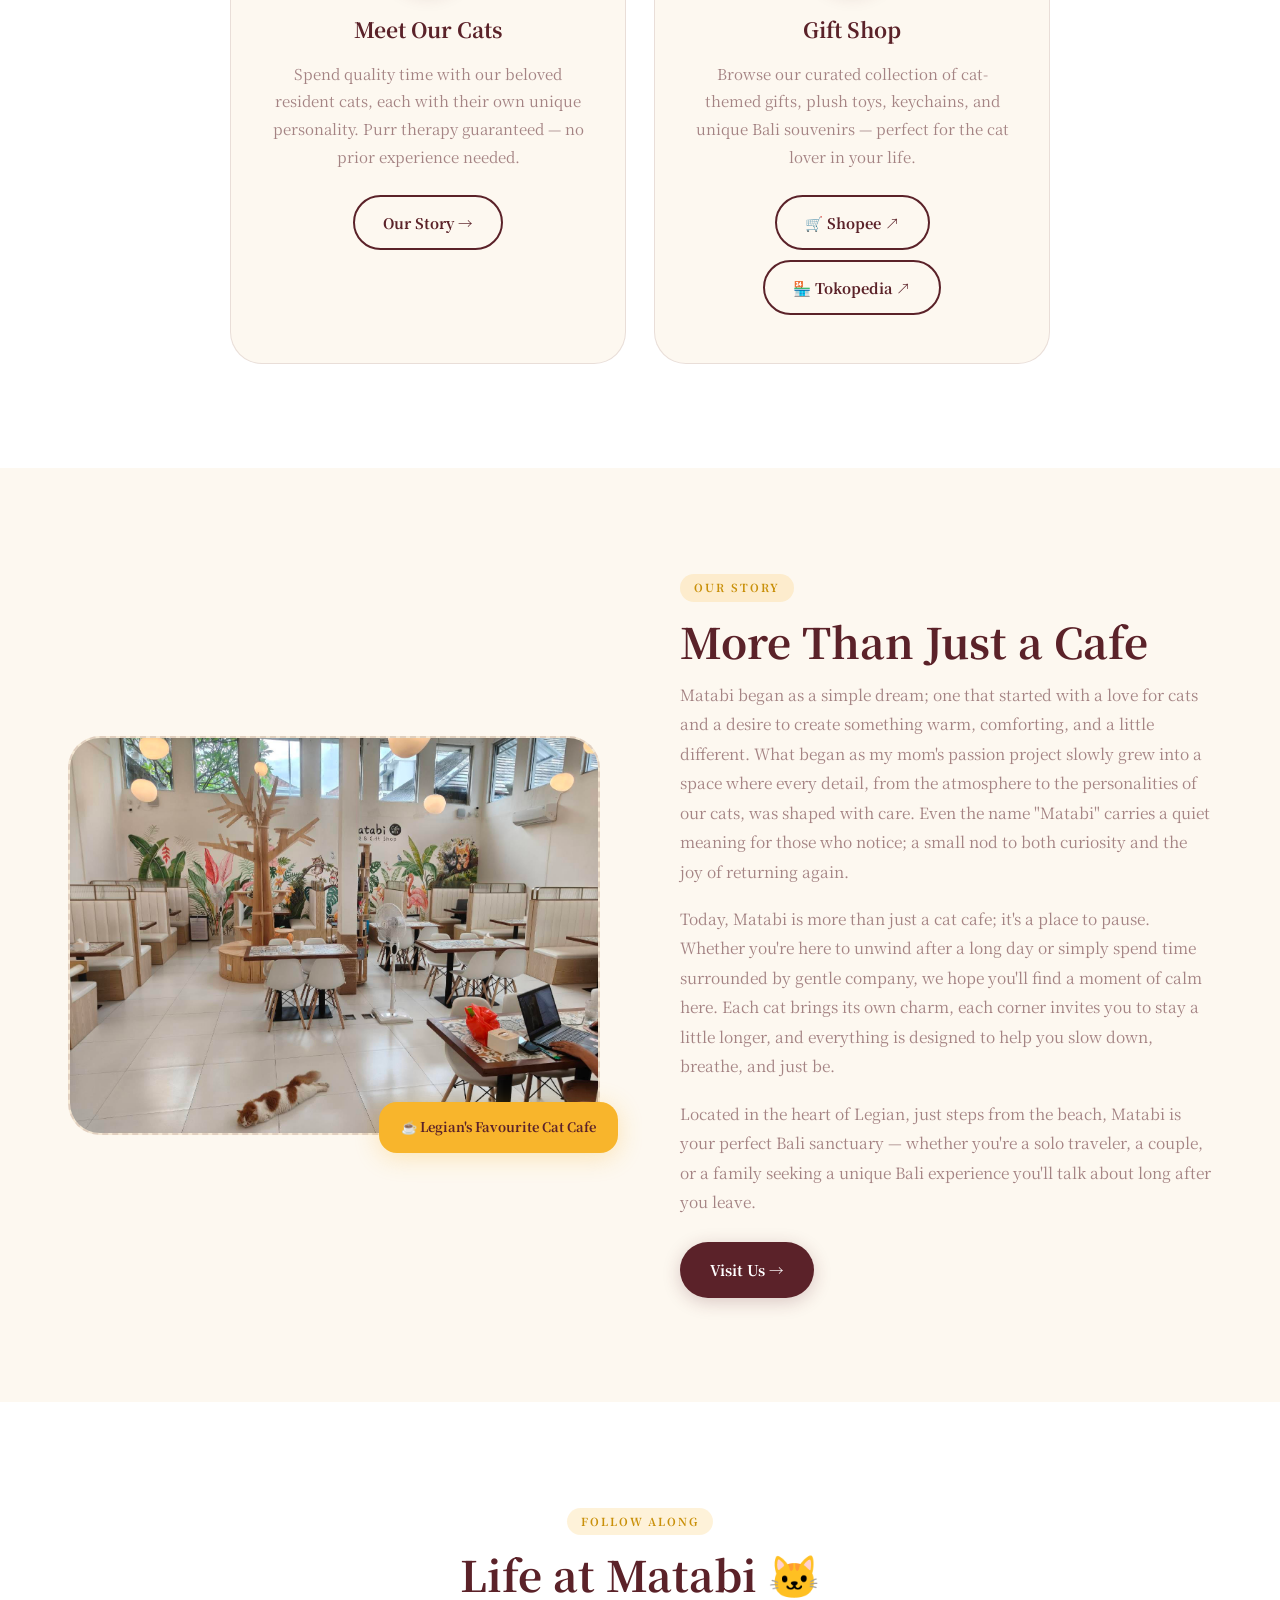
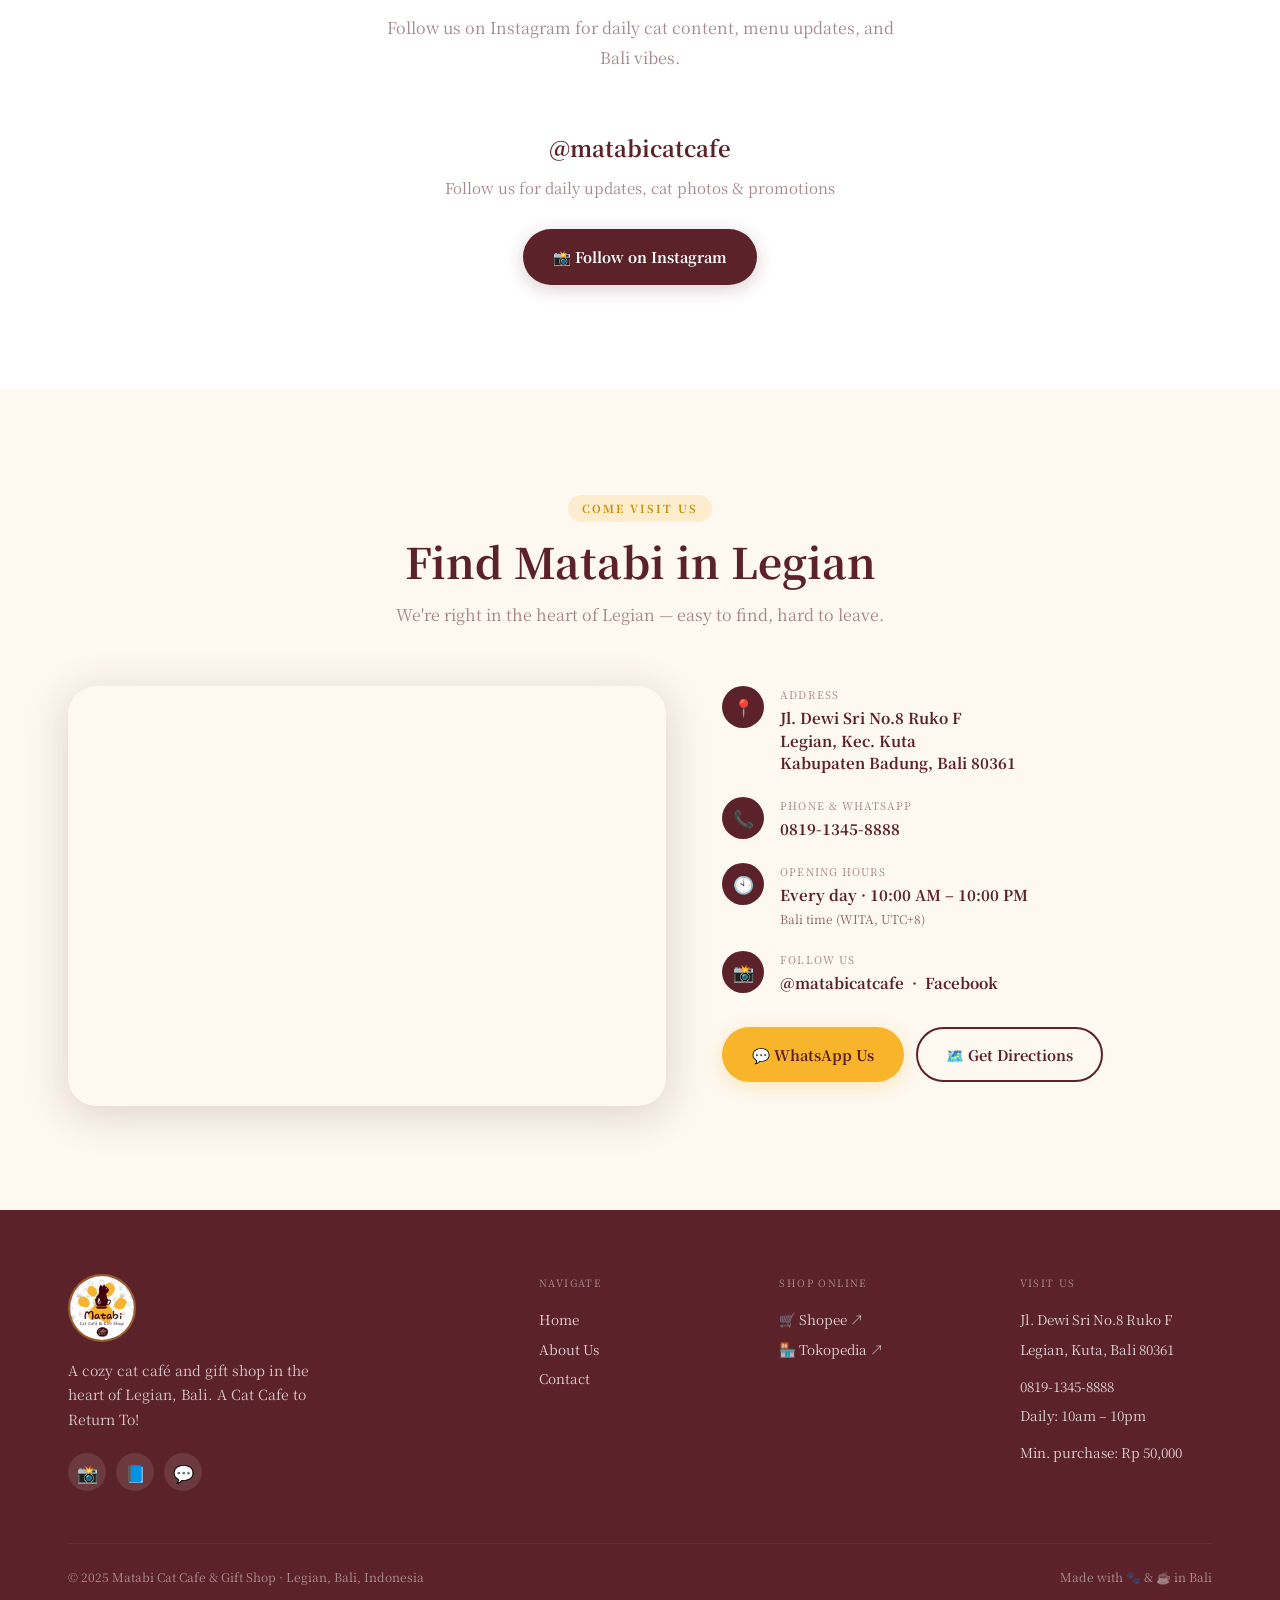
==== commit c8451106: "Update index.html" ====
--- a/index.html
+++ b/index.html
@@ -1,6 +1,15 @@
 <!DOCTYPE html>
 <html lang="en">
-<head>
+<!-- Google Analytics 4 -->
+<script async src="https://www.googletagmanager.com/gtag/js?id=G-XXXXXXXXXX"></script>
+<script>
+  window.dataLayer = window.dataLayer || [];
+  function gtag(){dataLayer.push(arguments);}
+  gtag('js', new Date());
+
+  gtag('config', 'G-NC4D2KZTT4');
+</script>
+<google-site-verification: googlea1c779e627628d2b.html>
   <meta charset="UTF-8">
   <meta name="viewport" content="width=device-width, initial-scale=1.0">
   <title>Matabi Cat Cafe & Gift Shop | Legian, Bali — A Cat Cafe to Return To!</title>
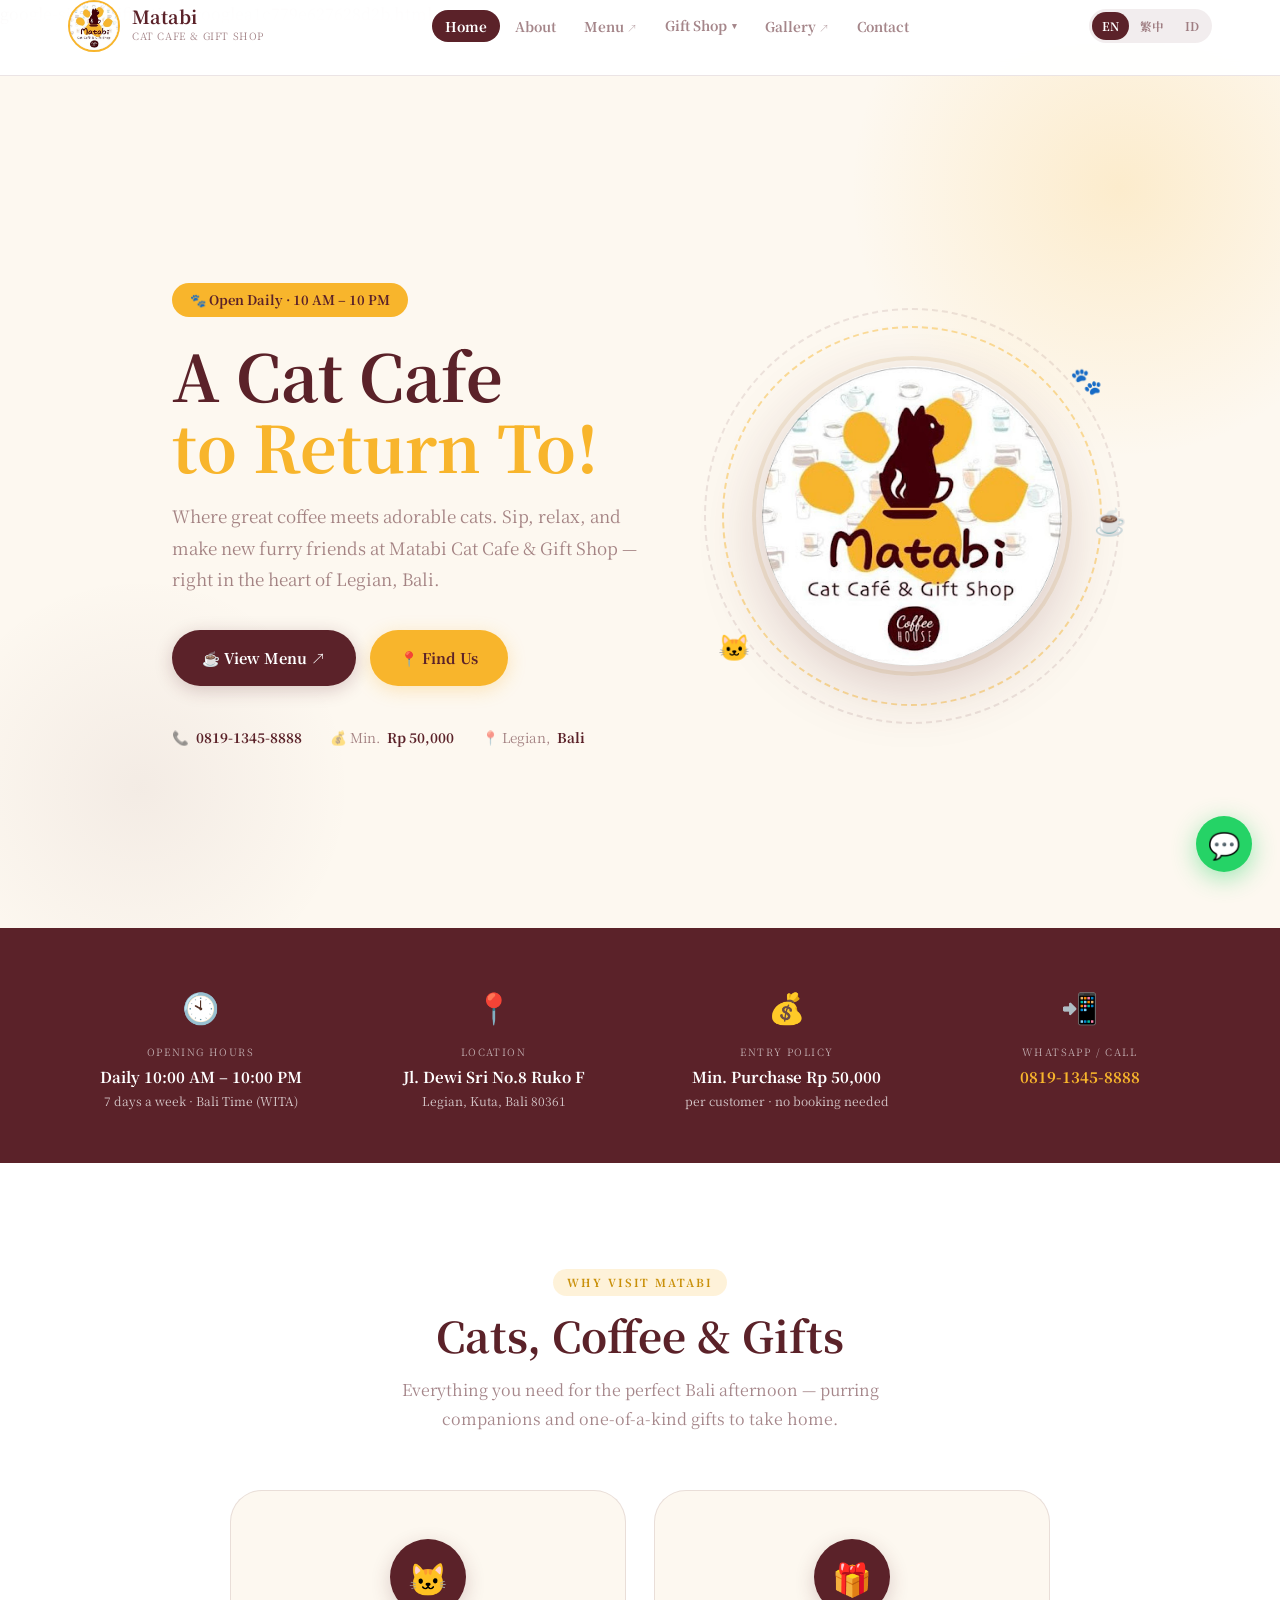
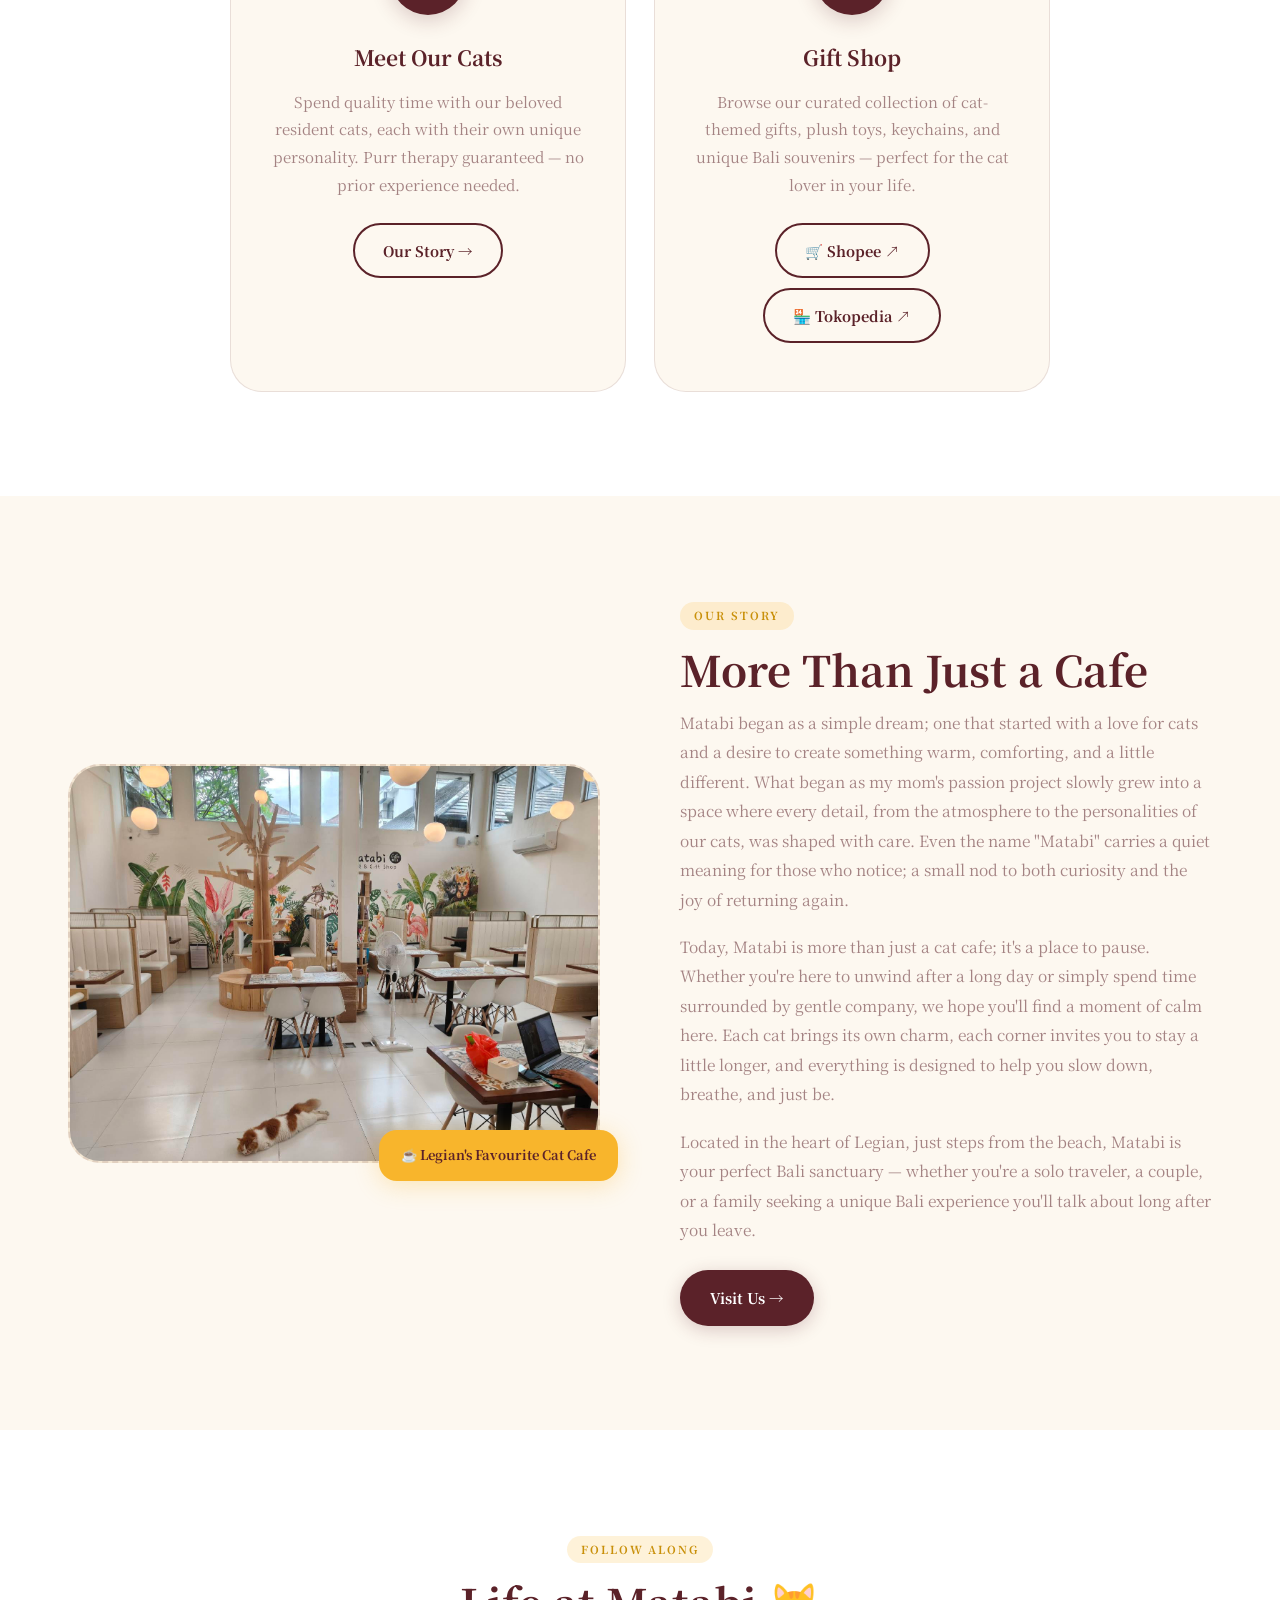
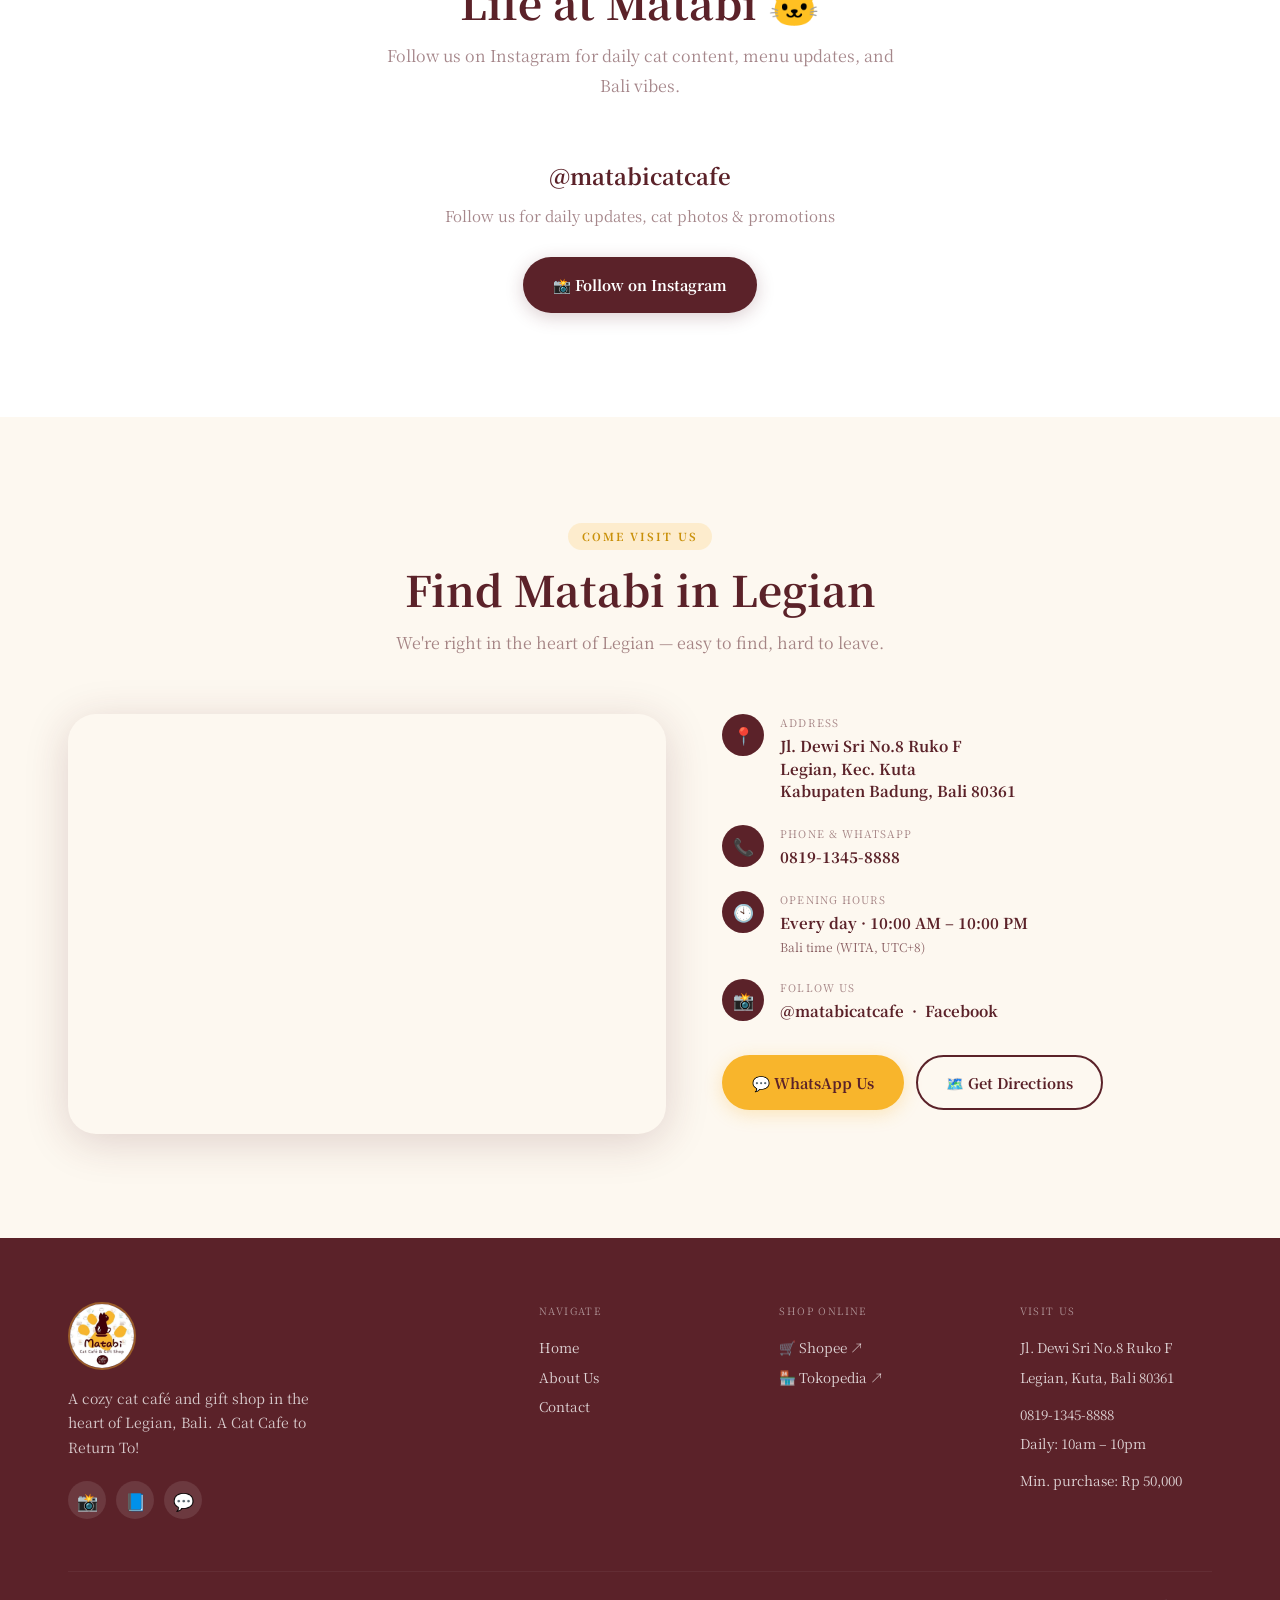
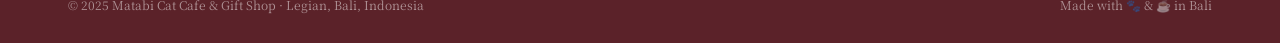
==== commit edd3ac3f: "Update index.html" ====
--- a/index.html
+++ b/index.html
@@ -9,7 +9,7 @@
 
   gtag('config', 'G-NC4D2KZTT4');
 </script>
-<google-site-verification: googlea1c779e627628d2b.html>
+google-site-verification: googlea1c779e627628d2b.html
   <meta charset="UTF-8">
   <meta name="viewport" content="width=device-width, initial-scale=1.0">
   <title>Matabi Cat Cafe & Gift Shop | Legian, Bali — A Cat Cafe to Return To!</title>
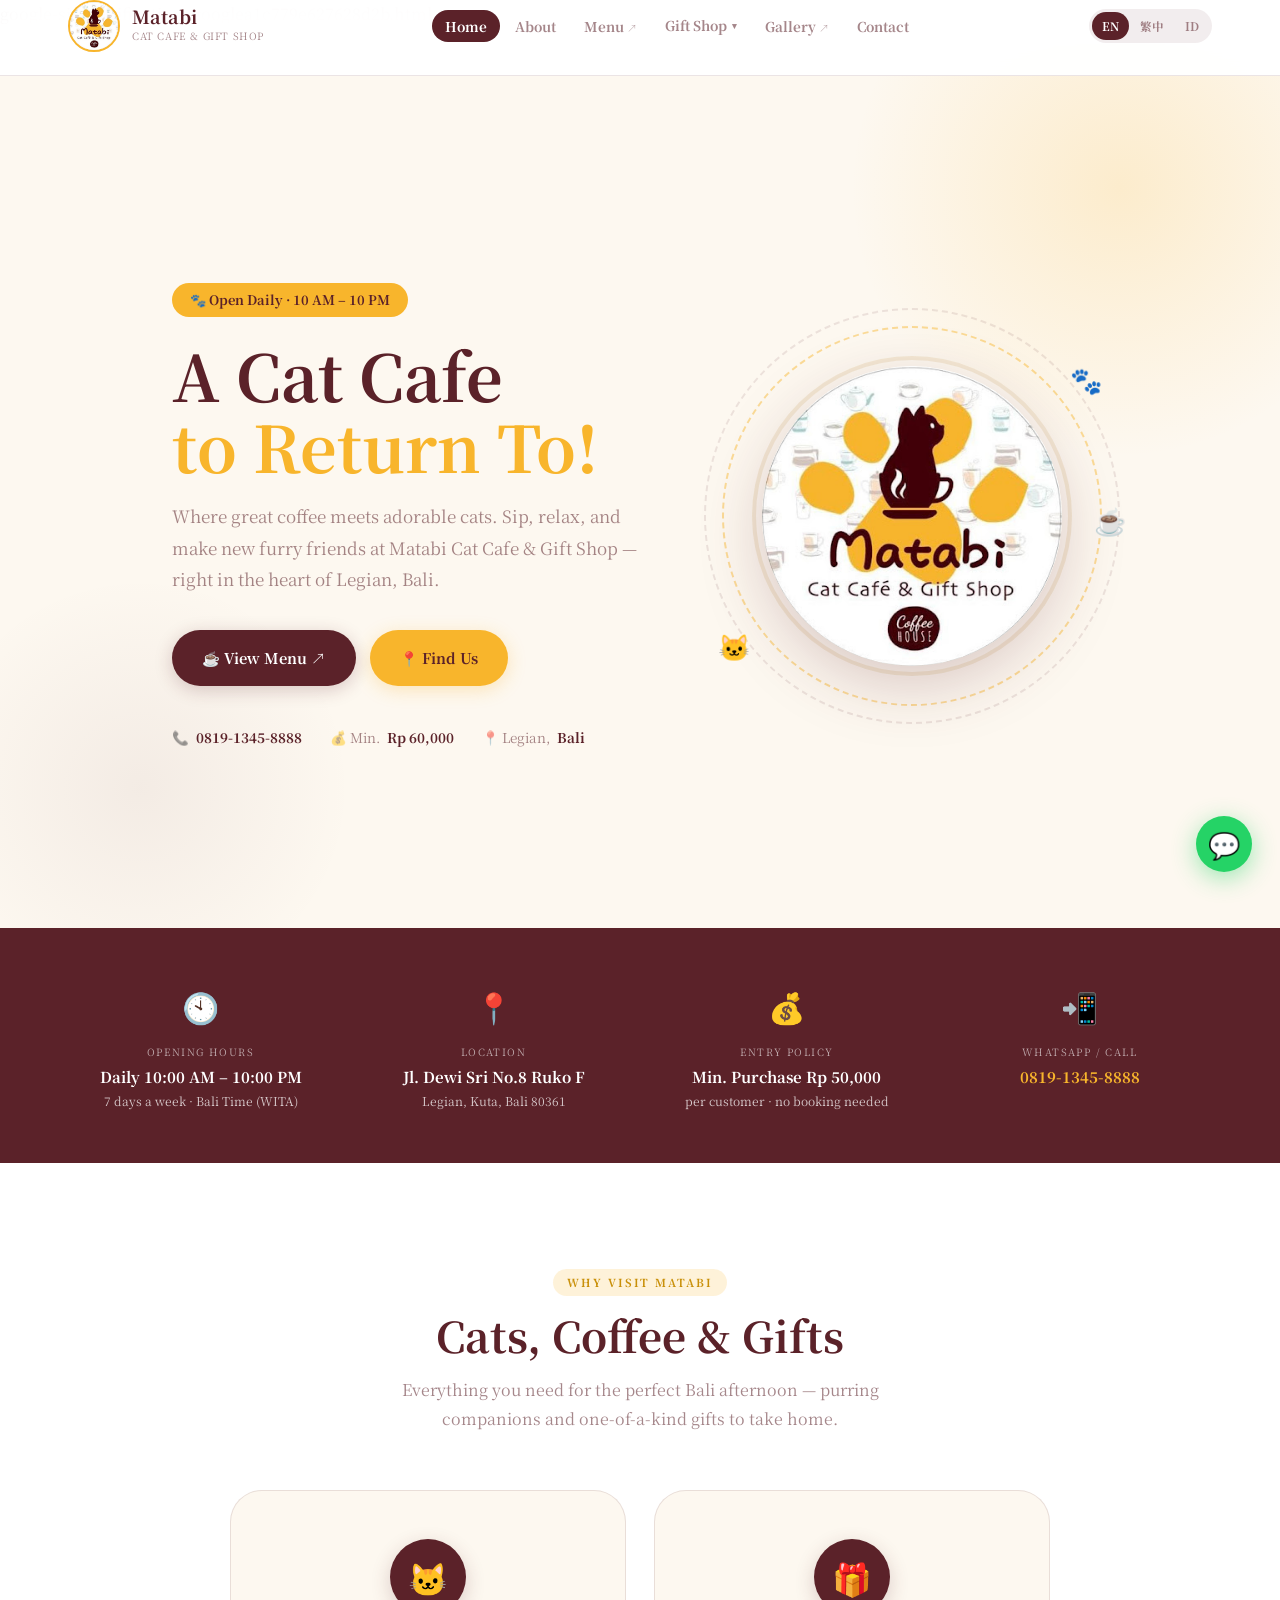
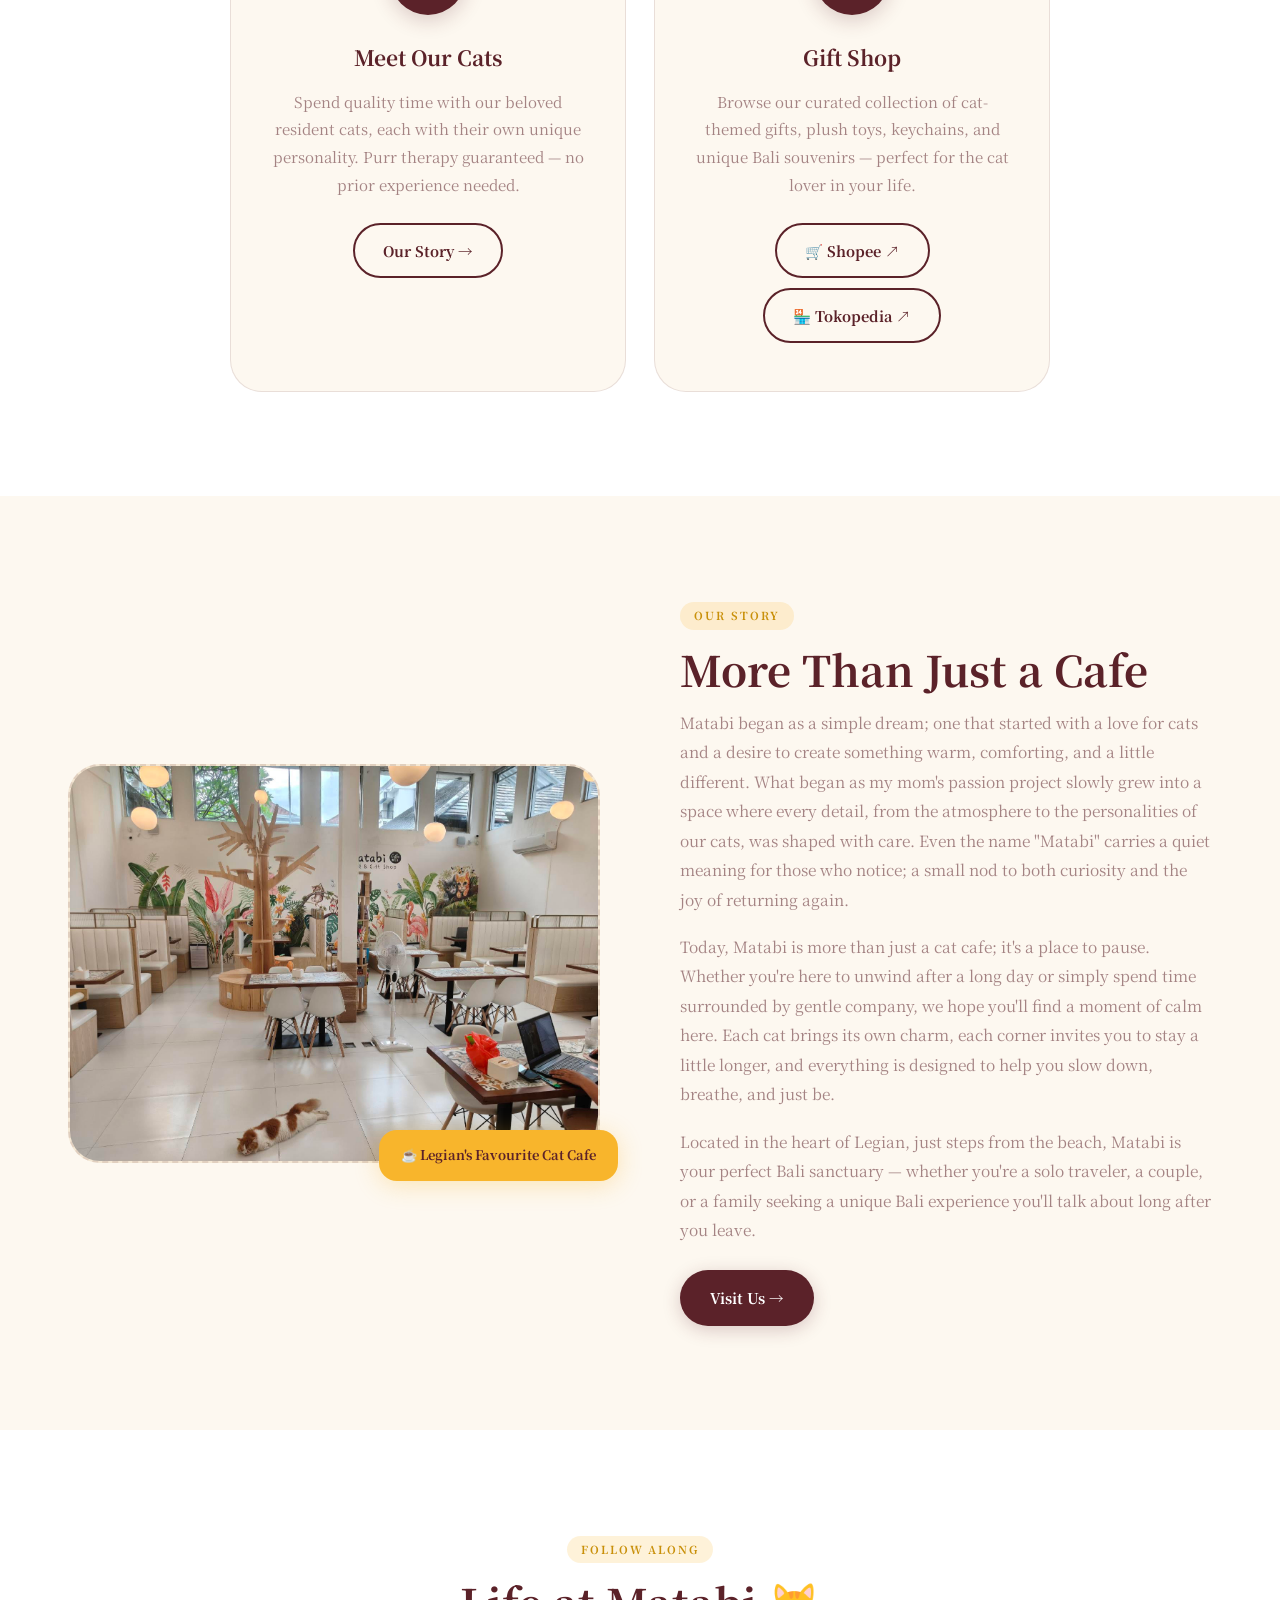
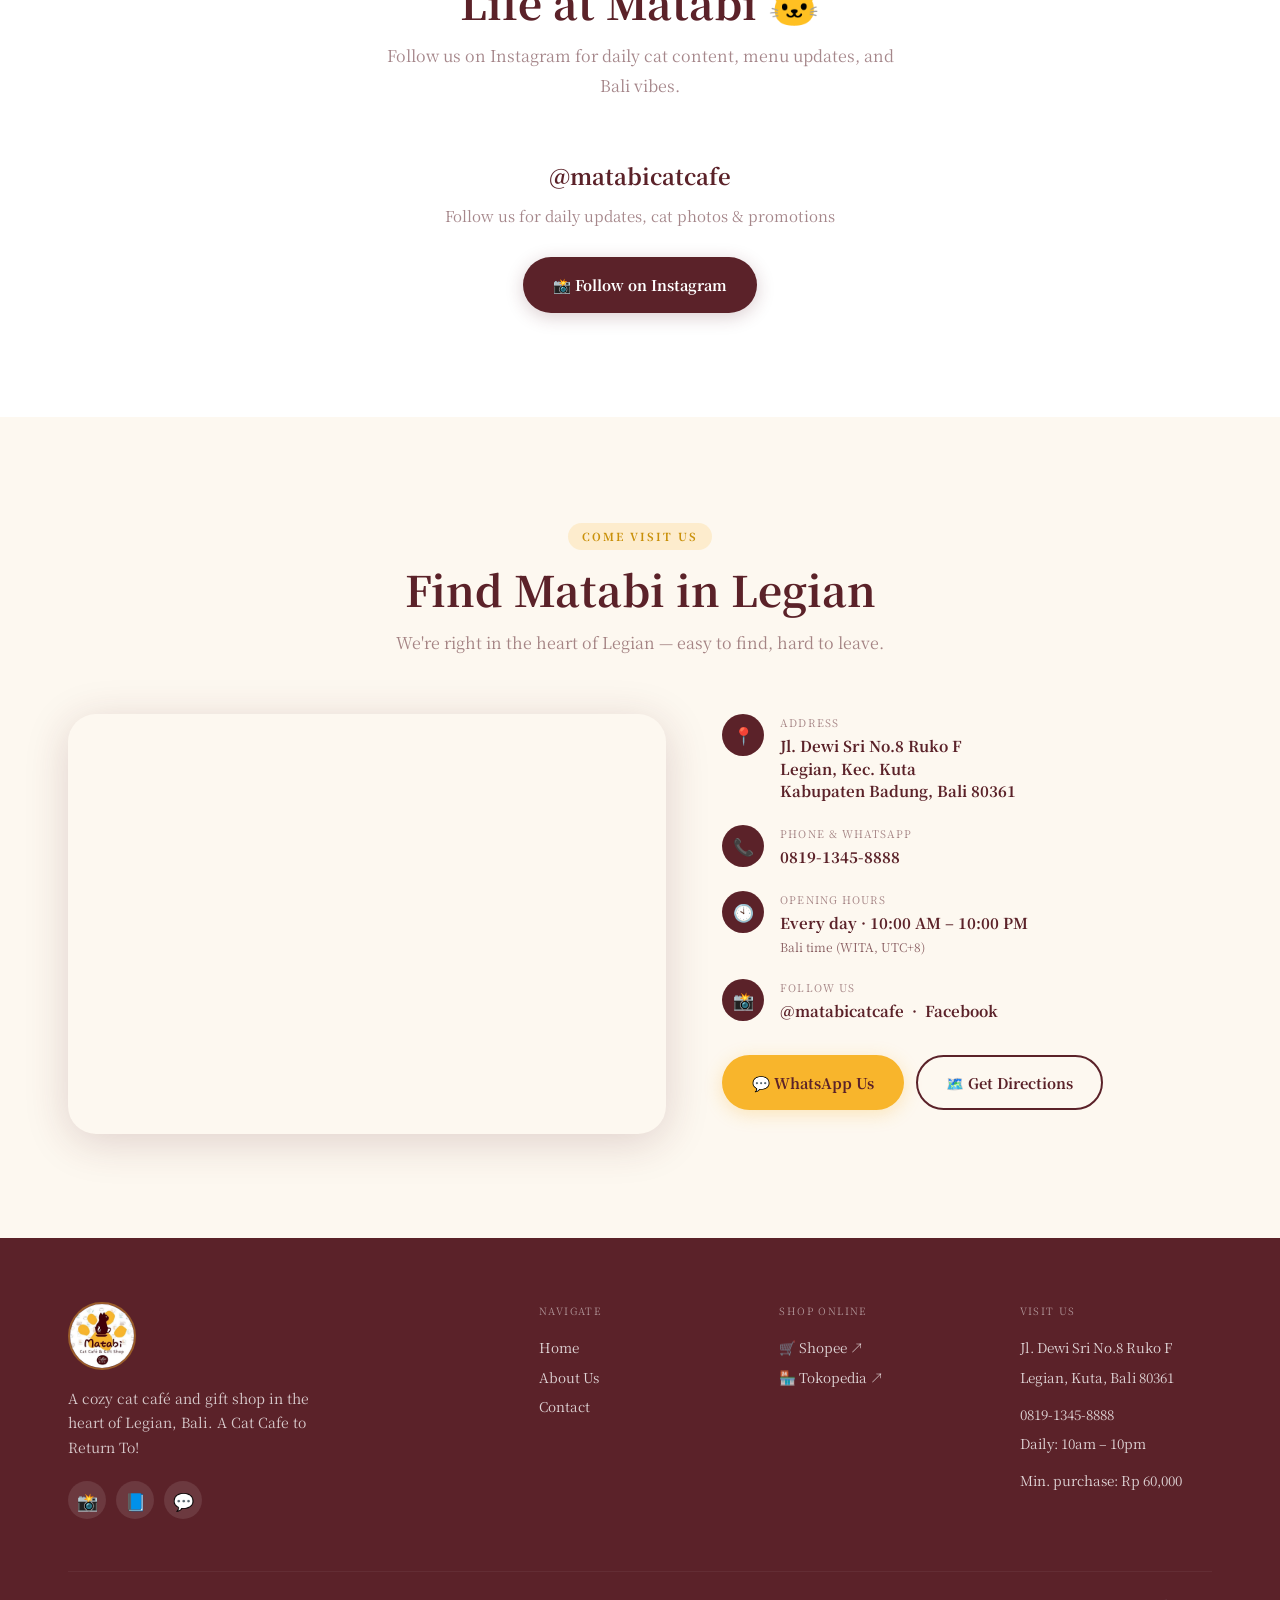
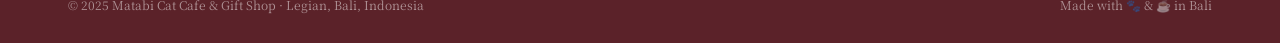
==== commit e4399ba3: "Update index.html" ====
--- a/index.html
+++ b/index.html
@@ -310,7 +310,7 @@
         </div>
         <div class="hero-qi">
           <div class="hero-qi-item">📞 <a href="tel:+6281913458888"><strong>0819-1345-8888</strong></a></div>
-          <div class="hero-qi-item">💰 Min. <strong>Rp 50,000</strong></div>
+          <div class="hero-qi-item">💰 Min. <strong>Rp 60,000</strong></div>
           <div class="hero-qi-item">📍 Legian, <strong>Bali</strong></div>
         </div>
       </div>
@@ -485,7 +485,7 @@
           <li>Legian, Kuta, Bali 80361</li>
           <li style="margin-top:8px"><a href="tel:+6281913458888">0819-1345-8888</a></li>
           <li>Daily: 10am – 10pm</li>
-          <li style="margin-top:8px">Min. purchase: Rp 50,000</li>
+          <li style="margin-top:8px">Min. purchase: Rp 60,000</li>
         </ul>
       </div>
     </div>
